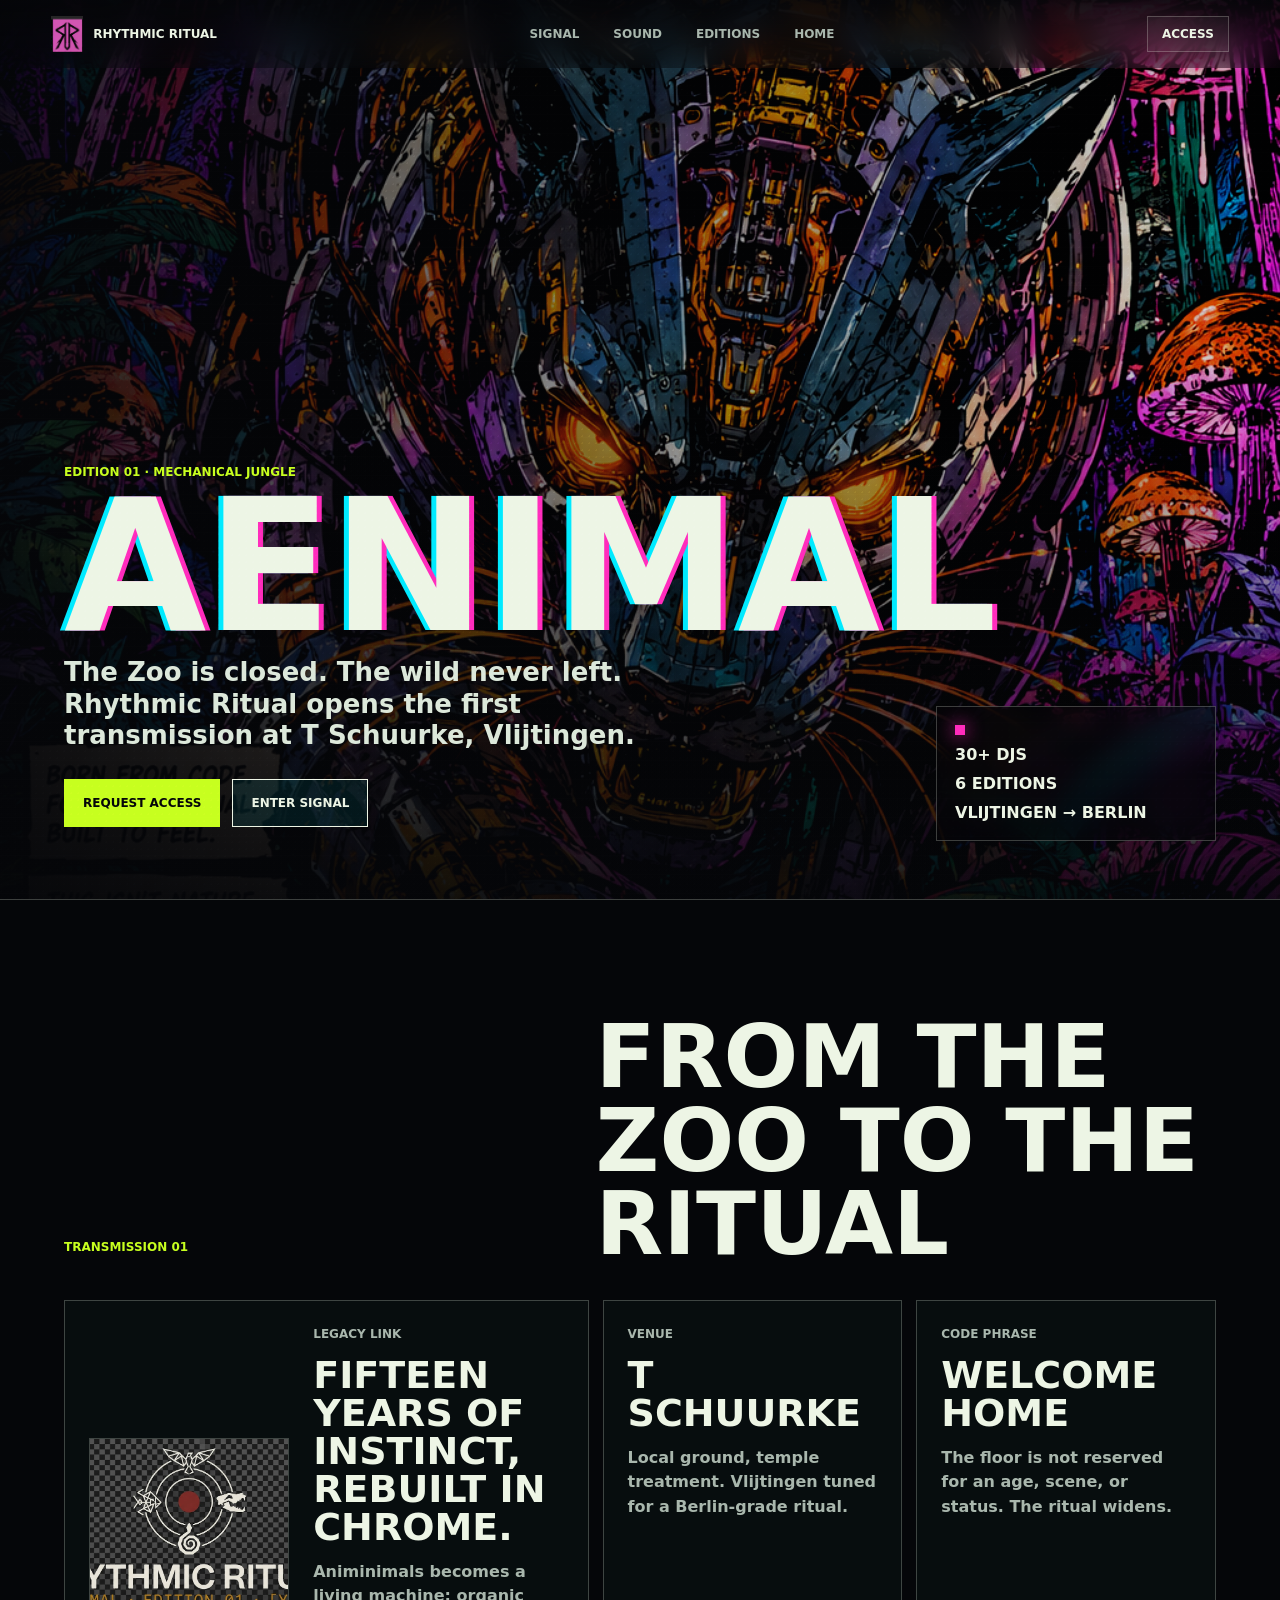
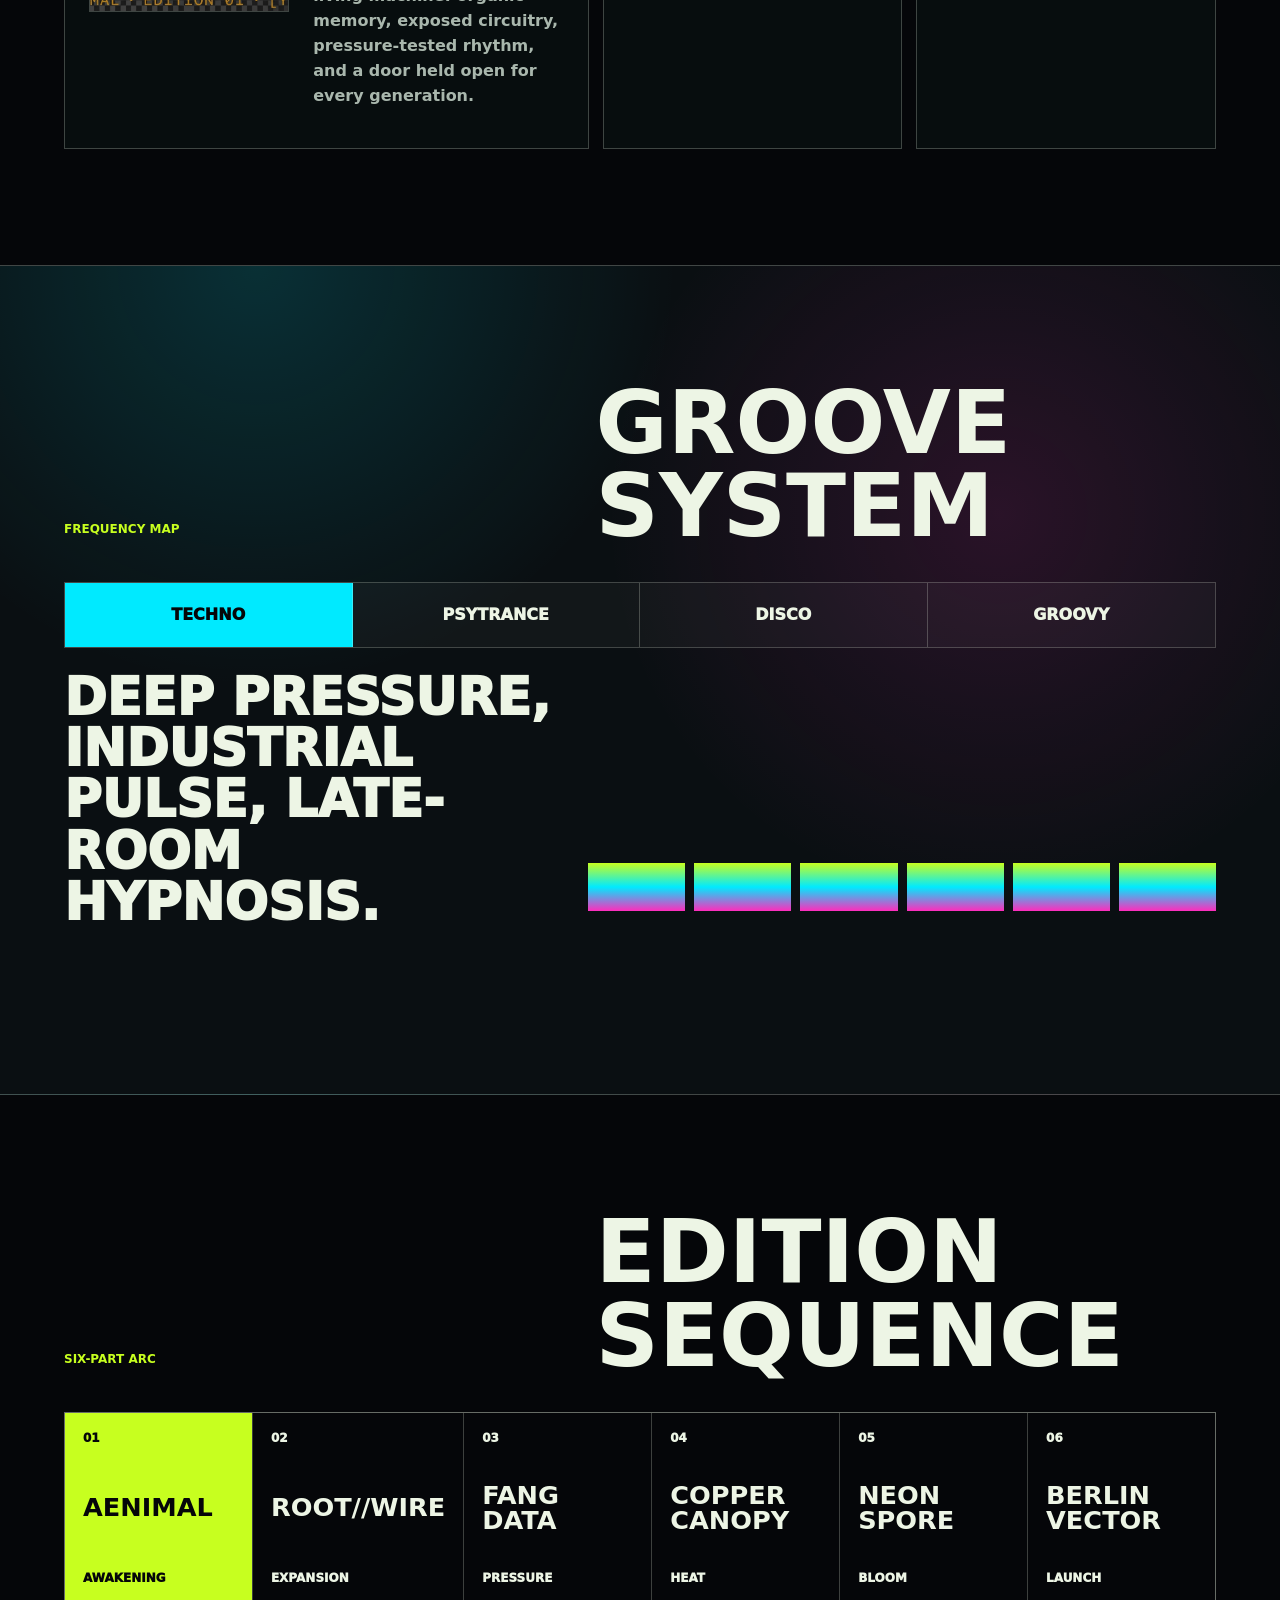
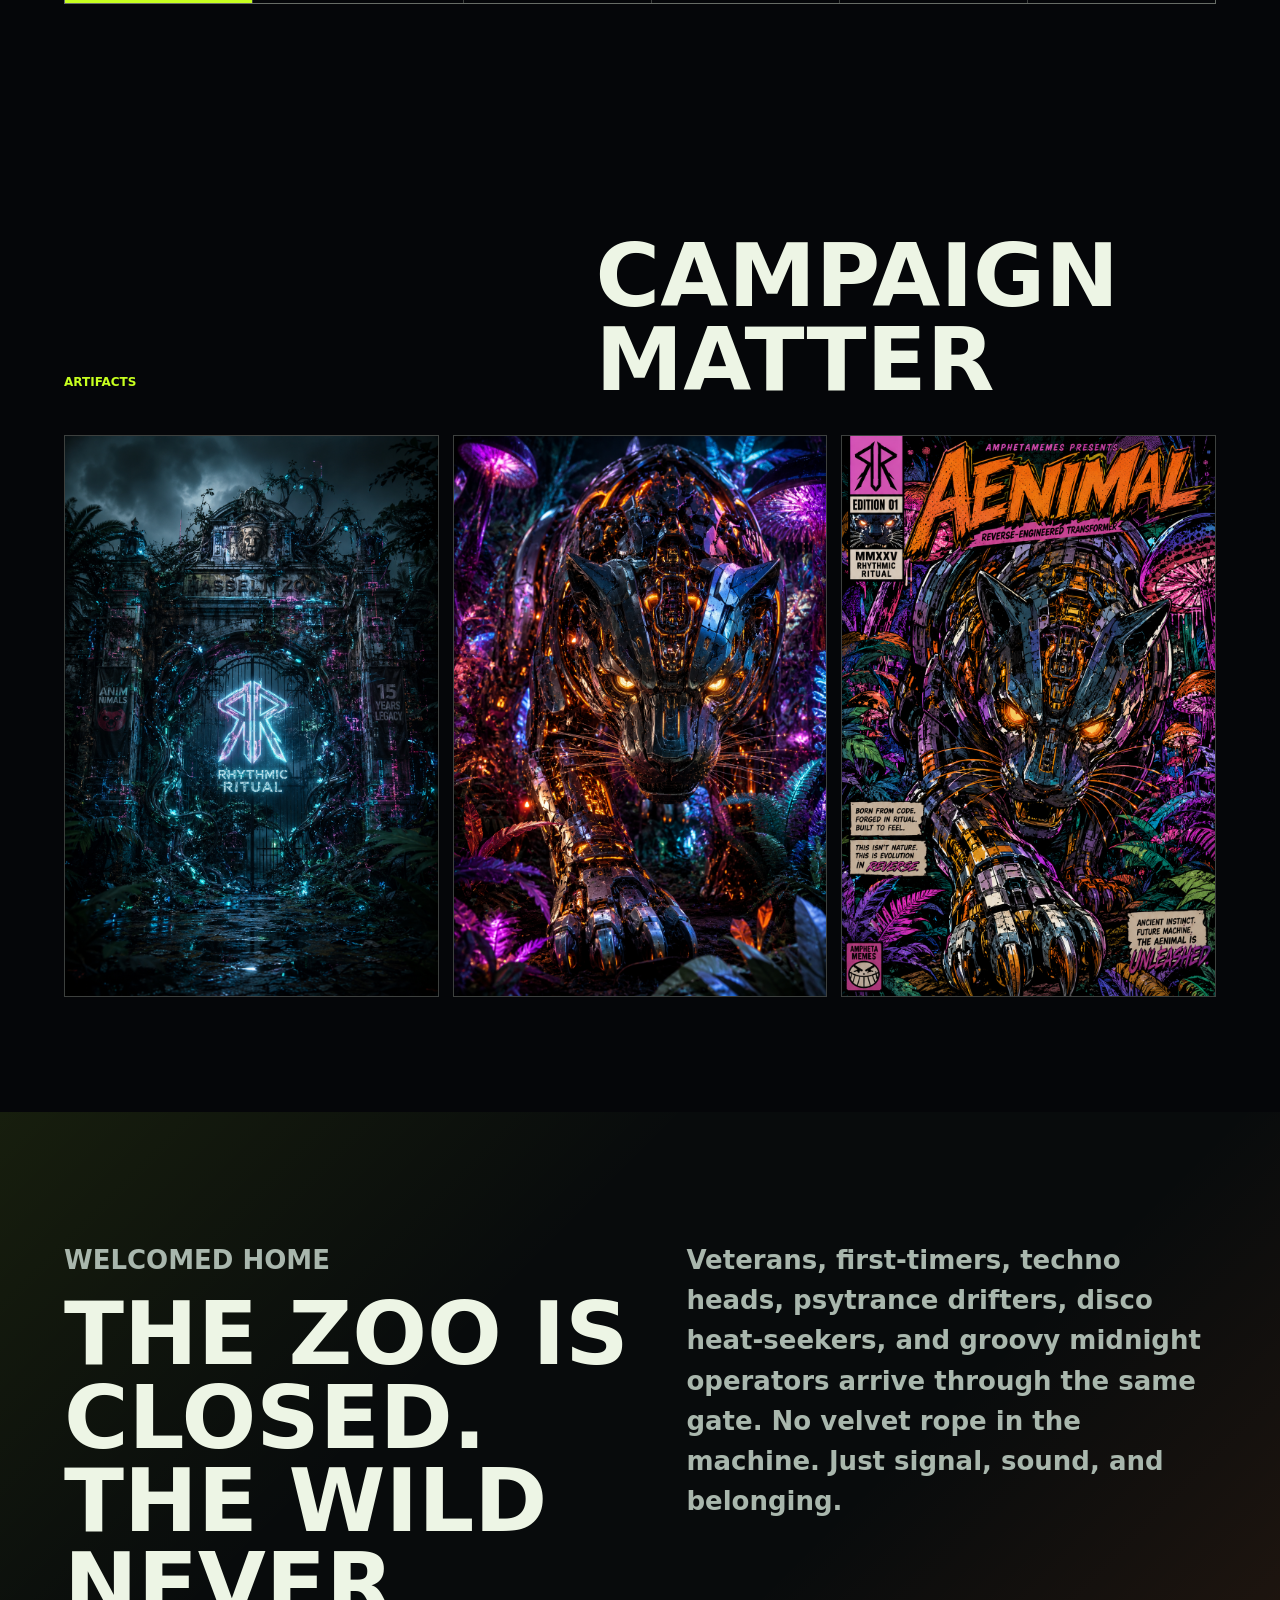
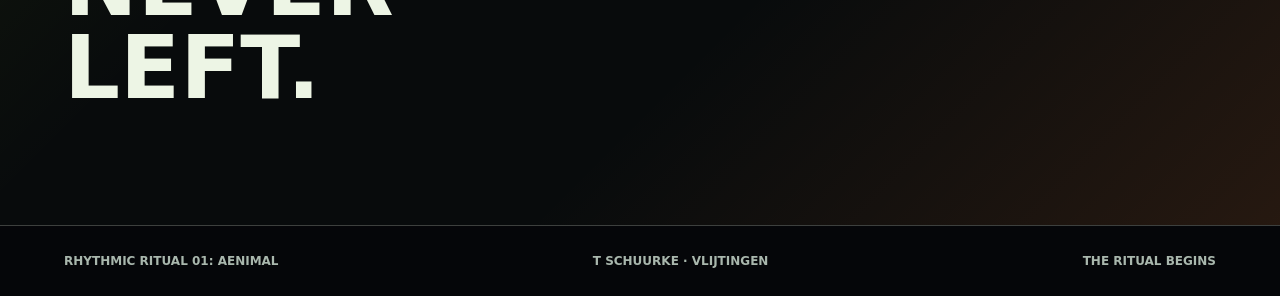
==== web/index.html @ c31734cf "feat: add rhythmic ritual web experience" ====
<!doctype html>
<html lang="en">
  <head>
    <meta charset="utf-8" />
    <meta name="viewport" content="width=device-width, initial-scale=1" />
    <meta
      name="description"
      content="Rhythmic Ritual 01: AENIMAL. Mechanical Jungle club movement at T Schuurke, Vlijtingen."
    />
    <title>Rhythmic Ritual 01: AENIMAL</title>
    <link rel="stylesheet" href="./styles.css" />
  </head>
  <body>
    <div class="grain" aria-hidden="true"></div>
    <header class="site-header">
      <a class="brand-lockup" href="#top" aria-label="Rhythmic Ritual home">
        <img src="../03_Design/Logos/MASTER_RHYTHMIC_RITUAL_LOGO.png" alt="" />
        <span>Rhythmic Ritual</span>
      </a>
      <nav aria-label="Primary navigation">
        <a href="#signal">Signal</a>
        <a href="#sound">Sound</a>
        <a href="#editions">Editions</a>
        <a href="#home">Home</a>
      </nav>
      <a class="header-action" href="#access">Access</a>
    </header>

    <main id="top">
      <section class="hero" aria-labelledby="hero-title">
        <video
          class="hero-video"
          src="../03_Design/Videos/AENIMAL_concept_announcement_comic_v2.mp4"
          poster="../03_Design/Flyers/e9646bbd-b832-44bc-8e4b-454dda8e37c5.png"
          autoplay
          muted
          loop
          playsinline
        ></video>
        <div class="hero-scrim" aria-hidden="true"></div>
        <div class="hero-content">
          <p class="eyebrow">Edition 01 · Mechanical Jungle</p>
          <h1 id="hero-title">AENIMAL</h1>
          <p class="hero-copy">
            The Zoo is closed. The wild never left. Rhythmic Ritual opens the first
            transmission at T Schuurke, Vlijtingen.
          </p>
          <div class="hero-actions" id="access">
            <a class="button primary" href="mailto:ritual@rhythmicritual.local?subject=AENIMAL%20access">Request access</a>
            <a class="button secondary" href="#signal">Enter signal</a>
          </div>
        </div>
        <aside class="hero-panel" aria-label="Edition status">
          <span class="status-dot"></span>
          <p>30+ DJs</p>
          <p>6 editions</p>
          <p>Vlijtingen → Berlin</p>
        </aside>
      </section>

      <section id="signal" class="signal-section">
        <div class="section-heading">
          <p class="eyebrow">Transmission 01</p>
          <h2>From the Zoo to the Ritual</h2>
        </div>
        <div class="signal-grid">
          <article class="signal-card wide">
            <img src="../03_Design/Logos/EDITION_01_AENIMAL_LOGO.jpeg" alt="AENIMAL edition artwork" />
            <div>
              <p class="card-kicker">Legacy link</p>
              <h3>Fifteen years of instinct, rebuilt in chrome.</h3>
              <p>
                Animinimals becomes a living machine: organic memory, exposed circuitry,
                pressure-tested rhythm, and a door held open for every generation.
              </p>
            </div>
          </article>
          <article class="signal-card">
            <p class="card-kicker">Venue</p>
            <h3>T Schuurke</h3>
            <p>Local ground, temple treatment. Vlijtingen tuned for a Berlin-grade ritual.</p>
          </article>
          <article class="signal-card">
            <p class="card-kicker">Code phrase</p>
            <h3>Welcome home</h3>
            <p>The floor is not reserved for an age, scene, or status. The ritual widens.</p>
          </article>
        </div>
      </section>

      <section id="sound" class="sound-section">
        <div class="section-heading">
          <p class="eyebrow">Frequency map</p>
          <h2>Groove system</h2>
        </div>
        <div class="sound-console" aria-label="Sound directions">
          <button class="sound-tab active" data-sound="techno">Techno</button>
          <button class="sound-tab" data-sound="psytrance">Psytrance</button>
          <button class="sound-tab" data-sound="disco">Disco</button>
          <button class="sound-tab" data-sound="groovy">Groovy</button>
        </div>
        <div class="sound-readout">
          <p id="sound-label">Deep pressure, industrial pulse, late-room hypnosis.</p>
          <div class="meter" aria-hidden="true">
            <span></span><span></span><span></span><span></span><span></span><span></span>
          </div>
        </div>
      </section>

      <section id="editions" class="editions-section">
        <div class="section-heading">
          <p class="eyebrow">Six-part arc</p>
          <h2>Edition sequence</h2>
        </div>
        <ol class="edition-track" aria-label="Rhythmic Ritual edition sequence">
          <li class="active"><span>01</span><strong>AENIMAL</strong><em>Awakening</em></li>
          <li><span>02</span><strong>ROOT//WIRE</strong><em>Expansion</em></li>
          <li><span>03</span><strong>FANG DATA</strong><em>Pressure</em></li>
          <li><span>04</span><strong>COPPER CANOPY</strong><em>Heat</em></li>
          <li><span>05</span><strong>NEON SPORE</strong><em>Bloom</em></li>
          <li><span>06</span><strong>BERLIN VECTOR</strong><em>Launch</em></li>
        </ol>
      </section>

      <section class="artifacts-section" aria-labelledby="artifacts-title">
        <div class="section-heading">
          <p class="eyebrow">Artifacts</p>
          <h2 id="artifacts-title">Campaign matter</h2>
        </div>
        <div class="artifact-grid">
          <img src="../03_Design/Flyers/9332338e-a2a1-4b8b-a304-2e18d7571b78.png" alt="Mechanical Jungle flyer artwork" />
          <img src="../03_Design/Flyers/ae13bc6d-bf9a-4ac1-b8c8-f7a9de8c04d0.png" alt="AENIMAL flyer artwork" />
          <img src="../03_Design/Flyers/e9646bbd-b832-44bc-8e4b-454dda8e37c5.png" alt="Rhythmic Ritual flyer artwork" />
        </div>
      </section>

      <section id="home" class="home-section">
        <div>
          <p class="eyebrow">Welcomed home</p>
          <h2>The Zoo is closed. The wild never left.</h2>
        </div>
        <p>
          Veterans, first-timers, techno heads, psytrance drifters, disco heat-seekers,
          and groovy midnight operators arrive through the same gate. No velvet rope in
          the machine. Just signal, sound, and belonging.
        </p>
      </section>
    </main>

    <footer class="site-footer">
      <span>Rhythmic Ritual 01: AENIMAL</span>
      <span>T Schuurke · Vlijtingen</span>
      <span>The Ritual Begins</span>
    </footer>

    <script src="./script.js"></script>
  </body>
</html>
---- web/styles.css ----
:root {
  --ink: #050609;
  --carbon: #0a0f12;
  --panel: rgba(9, 15, 17, 0.74);
  --line: rgba(237, 245, 229, 0.24);
  --paper: #edf5e5;
  --acid: #c7ff1f;
  --cyan: #00eaff;
  --magenta: #ff2cbc;
  --copper: #ff7a2f;
  --muted: #a9b7ad;
}

* {
  box-sizing: border-box;
}

html {
  scroll-behavior: smooth;
}

body {
  margin: 0;
  background: var(--ink);
  color: var(--paper);
  font-family: Inter, ui-sans-serif, system-ui, -apple-system, BlinkMacSystemFont, "Segoe UI", sans-serif;
  overflow-x: hidden;
}

img,
video {
  max-width: 100%;
}

a {
  color: inherit;
}

.grain {
  position: fixed;
  inset: 0;
  pointer-events: none;
  z-index: 10;
  opacity: 0.16;
  background-image:
    radial-gradient(circle at 20% 30%, rgba(255, 255, 255, 0.55) 0 1px, transparent 1px),
    linear-gradient(rgba(255,255,255,0.08) 1px, transparent 1px);
  background-size: 7px 7px, 100% 19px;
  mix-blend-mode: overlay;
}

.site-header {
  position: fixed;
  z-index: 20;
  top: 0;
  left: 0;
  right: 0;
  display: grid;
  grid-template-columns: auto 1fr auto;
  gap: 24px;
  align-items: center;
  padding: 16px clamp(18px, 4vw, 52px);
  background: linear-gradient(180deg, rgba(5, 6, 9, 0.9), rgba(5, 6, 9, 0.34));
  backdrop-filter: blur(16px);
}

.brand-lockup,
.site-header nav,
.header-action,
.button {
  text-transform: uppercase;
  font-size: 12px;
  font-weight: 900;
  letter-spacing: 0;
}

.brand-lockup {
  display: inline-flex;
  gap: 10px;
  align-items: center;
  text-decoration: none;
  white-space: nowrap;
}

.brand-lockup img {
  width: 32px;
  height: 36px;
}

.site-header nav {
  justify-self: center;
  display: flex;
  gap: clamp(12px, 3vw, 34px);
  color: var(--muted);
}

.site-header nav a,
.header-action {
  text-decoration: none;
}

.site-header nav a:hover,
.header-action:hover {
  color: var(--acid);
}

.header-action {
  border: 1px solid var(--line);
  padding: 10px 14px;
  background: rgba(255, 255, 255, 0.04);
}

.hero {
  position: relative;
  min-height: 100svh;
  display: grid;
  align-items: end;
  padding: 120px clamp(18px, 5vw, 72px) 72px;
  overflow: hidden;
  border-bottom: 1px solid var(--line);
}

.hero-video {
  position: absolute;
  inset: 0;
  width: 100%;
  height: 100%;
  object-fit: cover;
  filter: saturate(1.2) contrast(1.08);
}

.hero-scrim {
  position: absolute;
  inset: 0;
  background:
    linear-gradient(90deg, rgba(5, 6, 9, 0.9), rgba(5, 6, 9, 0.46) 48%, rgba(5, 6, 9, 0.16)),
    linear-gradient(0deg, rgba(5, 6, 9, 0.88), transparent 52%);
}

.hero-content {
  position: relative;
  width: min(760px, 100%);
  z-index: 1;
}

.eyebrow,
.card-kicker {
  margin: 0 0 12px;
  color: var(--acid);
  font-size: 12px;
  font-weight: 900;
  text-transform: uppercase;
  letter-spacing: 0;
}

h1,
h2,
h3,
p {
  margin-top: 0;
}

h1 {
  margin-bottom: 16px;
  font-size: clamp(76px, 15vw, 184px);
  line-height: 0.82;
  text-transform: uppercase;
  text-shadow: 5px 0 var(--magenta), -5px 0 var(--cyan);
}

h2 {
  font-size: clamp(38px, 7vw, 88px);
  line-height: 0.95;
  margin-bottom: 0;
  text-transform: uppercase;
}

h3 {
  font-size: clamp(24px, 3vw, 38px);
  line-height: 1;
  margin-bottom: 14px;
  text-transform: uppercase;
}

.hero-copy {
  width: min(620px, 100%);
  color: #dce8da;
  font-size: clamp(18px, 2.1vw, 26px);
  line-height: 1.2;
  font-weight: 800;
}

.hero-actions {
  display: flex;
  flex-wrap: wrap;
  gap: 12px;
  margin-top: 28px;
}

.button {
  display: inline-flex;
  min-height: 48px;
  align-items: center;
  justify-content: center;
  padding: 14px 18px;
  text-decoration: none;
  border: 1px solid var(--paper);
}

.button.primary {
  background: var(--acid);
  border-color: var(--acid);
  color: var(--ink);
}

.button.secondary {
  background: rgba(0, 234, 255, 0.08);
  color: var(--paper);
}

.hero-panel {
  position: absolute;
  right: clamp(18px, 5vw, 72px);
  bottom: 58px;
  width: min(280px, 35vw);
  padding: 18px;
  background: rgba(5, 6, 9, 0.62);
  border: 1px solid var(--line);
  backdrop-filter: blur(12px);
  font-weight: 900;
  text-transform: uppercase;
}

.hero-panel p {
  margin: 10px 0 0;
}

.status-dot {
  display: block;
  width: 10px;
  height: 10px;
  background: var(--magenta);
  box-shadow: 0 0 18px var(--magenta);
}

section:not(.hero) {
  padding: clamp(70px, 9vw, 128px) clamp(18px, 5vw, 72px);
}

.section-heading {
  display: grid;
  grid-template-columns: minmax(0, 0.9fr) minmax(0, 1.1fr);
  gap: 24px;
  align-items: end;
  margin-bottom: 34px;
}

.signal-grid {
  display: grid;
  grid-template-columns: 1.4fr 0.8fr 0.8fr;
  gap: 14px;
}

.signal-card {
  min-height: 270px;
  padding: 24px;
  background: var(--panel);
  border: 1px solid var(--line);
  overflow: hidden;
}

.signal-card.wide {
  display: grid;
  grid-template-columns: minmax(180px, 0.8fr) minmax(0, 1fr);
  gap: 24px;
  align-items: center;
}

.signal-card img {
  width: 100%;
  aspect-ratio: 1.15;
  object-fit: cover;
  border: 1px solid var(--line);
}

.signal-card p,
.home-section p {
  color: var(--muted);
  line-height: 1.55;
  font-weight: 650;
}

.sound-section {
  background:
    radial-gradient(circle at 20% 0%, rgba(0, 234, 255, 0.15), transparent 32%),
    radial-gradient(circle at 78% 30%, rgba(255, 44, 188, 0.13), transparent 34%),
    var(--carbon);
  border-block: 1px solid var(--line);
}

.sound-console {
  display: grid;
  grid-template-columns: repeat(4, 1fr);
  border: 1px solid var(--line);
}

.sound-tab {
  min-height: 64px;
  border: 0;
  border-right: 1px solid var(--line);
  background: rgba(255, 255, 255, 0.03);
  color: var(--paper);
  font: inherit;
  font-weight: 950;
  text-transform: uppercase;
  cursor: pointer;
}

.sound-tab:last-child {
  border-right: 0;
}

.sound-tab.active {
  background: var(--cyan);
  color: var(--ink);
}

.sound-readout {
  display: grid;
  grid-template-columns: minmax(0, 0.8fr) minmax(0, 1fr);
  gap: 22px;
  align-items: center;
  padding: 24px 0 0;
}

.sound-readout p {
  font-size: clamp(24px, 4vw, 54px);
  line-height: 1;
  font-weight: 950;
  text-transform: uppercase;
}

.meter {
  display: grid;
  grid-template-columns: repeat(6, 1fr);
  gap: 9px;
  height: 170px;
  align-items: end;
}

.meter span {
  display: block;
  min-height: 28%;
  background: linear-gradient(180deg, var(--acid), var(--cyan), var(--magenta));
  transform-origin: bottom;
  animation: pulse 900ms ease-in-out infinite alternate;
}

.meter span:nth-child(2) { animation-delay: 130ms; }
.meter span:nth-child(3) { animation-delay: 60ms; }
.meter span:nth-child(4) { animation-delay: 210ms; }
.meter span:nth-child(5) { animation-delay: 90ms; }
.meter span:nth-child(6) { animation-delay: 180ms; }

@keyframes pulse {
  from { transform: scaleY(0.36); }
  to { transform: scaleY(1); }
}

.edition-track {
  display: grid;
  grid-template-columns: repeat(6, 1fr);
  gap: 1px;
  padding: 0;
  margin: 0;
  list-style: none;
  border: 1px solid var(--line);
  background: var(--line);
}

.edition-track li {
  min-height: 190px;
  padding: 18px;
  background: var(--ink);
  display: flex;
  flex-direction: column;
  justify-content: space-between;
}

.edition-track li.active {
  background: var(--acid);
  color: var(--ink);
}

.edition-track span,
.edition-track em {
  font-size: 12px;
  font-weight: 950;
  text-transform: uppercase;
  font-style: normal;
}

.edition-track strong {
  font-size: clamp(18px, 2vw, 27px);
  line-height: 0.98;
  text-transform: uppercase;
}

.artifact-grid {
  display: grid;
  grid-template-columns: repeat(3, 1fr);
  gap: 14px;
}

.artifact-grid img {
  width: 100%;
  aspect-ratio: 2 / 3;
  object-fit: cover;
  border: 1px solid var(--line);
}

.home-section {
  display: grid;
  grid-template-columns: minmax(0, 1fr) minmax(0, 0.9fr);
  gap: 34px;
  align-items: start;
  background:
    linear-gradient(135deg, rgba(199, 255, 31, 0.08), transparent 35%),
    linear-gradient(315deg, rgba(255, 122, 47, 0.12), transparent 38%),
    #080b0c;
}

.home-section p {
  margin-top: 12px;
  font-size: clamp(18px, 2.1vw, 26px);
}

.site-footer {
  display: flex;
  flex-wrap: wrap;
  justify-content: space-between;
  gap: 14px;
  padding: 28px clamp(18px, 5vw, 72px);
  border-top: 1px solid var(--line);
  color: var(--muted);
  font-size: 12px;
  font-weight: 900;
  text-transform: uppercase;
}

@media (max-width: 920px) {
  .site-header {
    grid-template-columns: 1fr auto;
  }

  .site-header nav {
    display: none;
  }

  .hero {
    min-height: 96svh;
    padding-bottom: 34px;
  }

  .hero-panel {
    position: relative;
    right: auto;
    bottom: auto;
    width: min(100%, 380px);
    margin-top: 28px;
    z-index: 1;
  }

  .section-heading,
  .signal-grid,
  .signal-card.wide,
  .sound-readout,
  .home-section {
    grid-template-columns: 1fr;
  }

  .signal-grid,
  .artifact-grid {
    grid-template-columns: 1fr;
  }

  .edition-track {
    grid-template-columns: repeat(2, 1fr);
  }
}

@media (max-width: 560px) {
  .brand-lockup span {
    display: none;
  }

  .header-action {
    padding-inline: 12px;
  }

  h1 {
    font-size: clamp(56px, 18vw, 86px);
    text-shadow: 3px 0 var(--magenta), -3px 0 var(--cyan);
  }

  .hero-copy {
    font-size: 18px;
  }

  .hero-video {
    opacity: 0.44;
    filter: saturate(1.15) contrast(1.1) brightness(0.68);
  }

  .hero-scrim {
    background:
      linear-gradient(90deg, rgba(5, 6, 9, 0.92), rgba(5, 6, 9, 0.72)),
      linear-gradient(0deg, rgba(5, 6, 9, 0.92), rgba(5, 6, 9, 0.5) 58%, rgba(5, 6, 9, 0.78));
  }

  .button {
    width: 100%;
  }

  .sound-console {
    grid-template-columns: repeat(2, 1fr);
  }

  .edition-track {
    grid-template-columns: 1fr;
  }
}
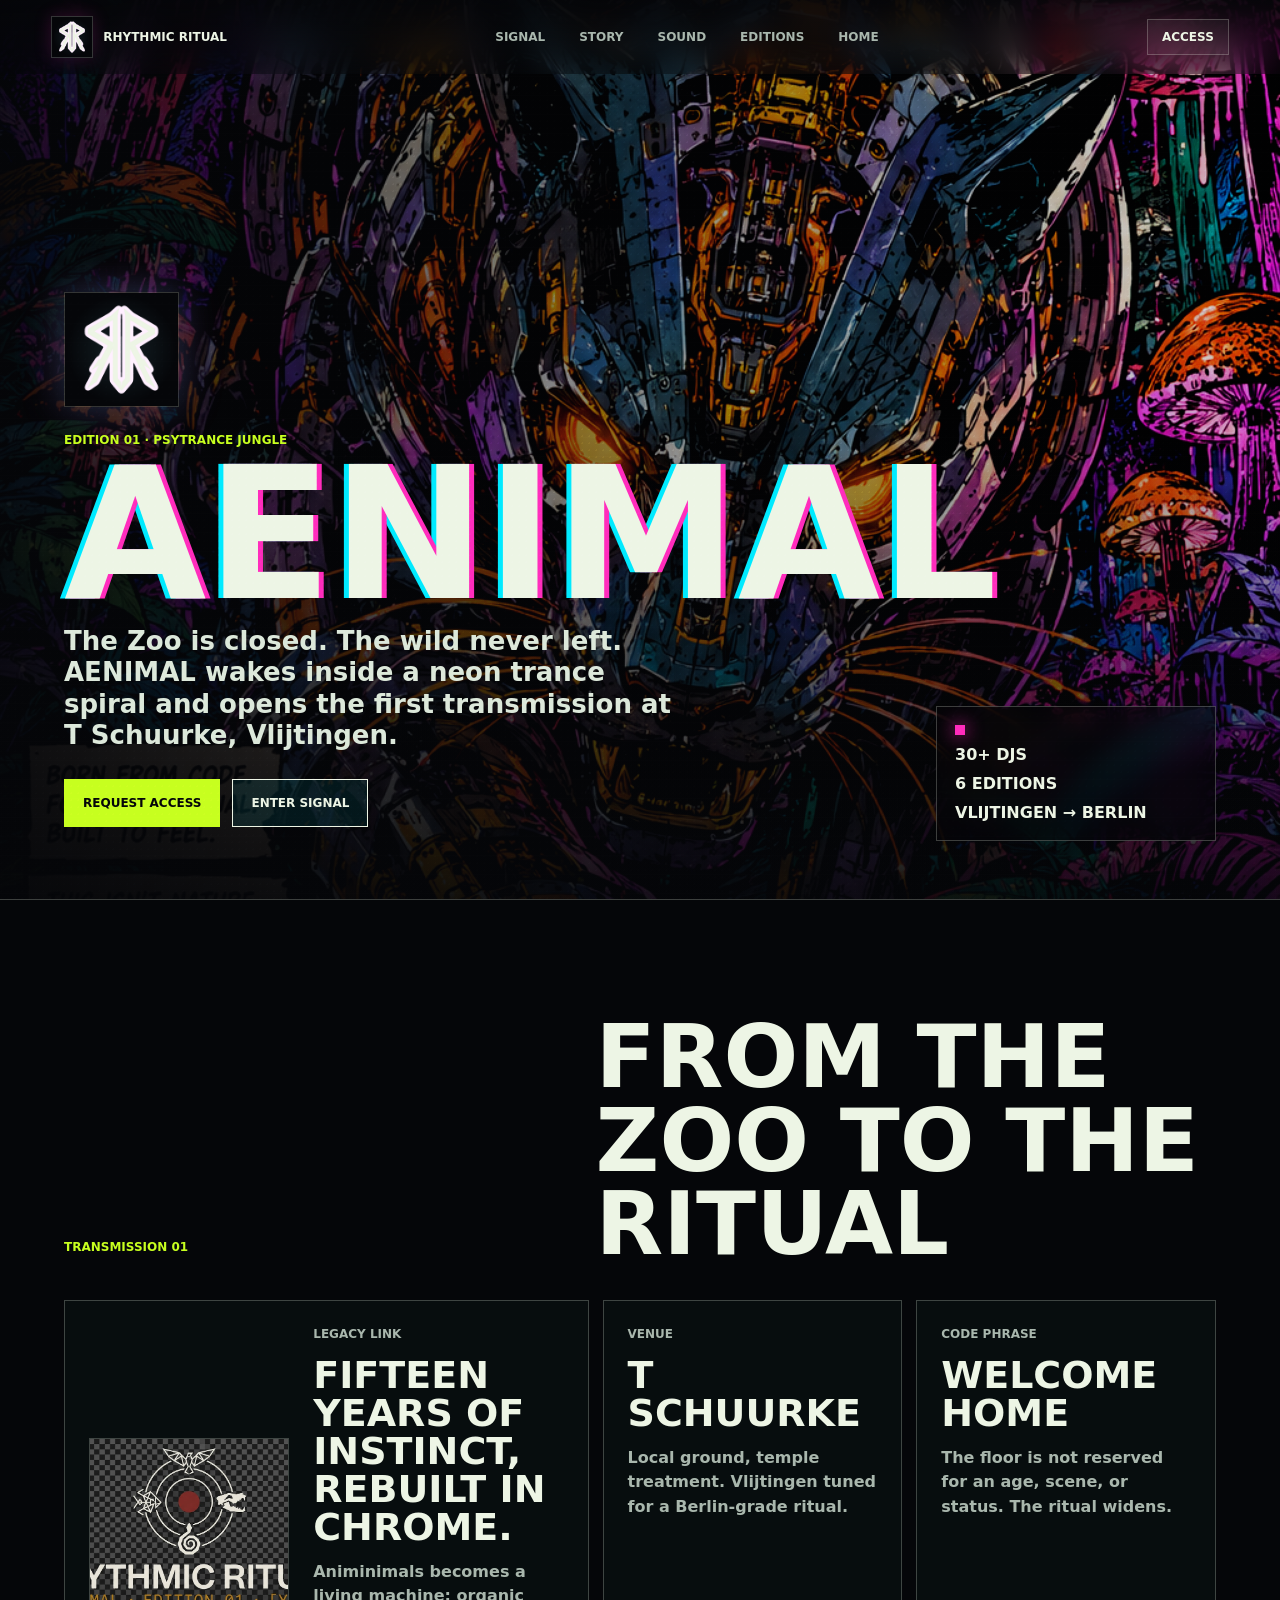
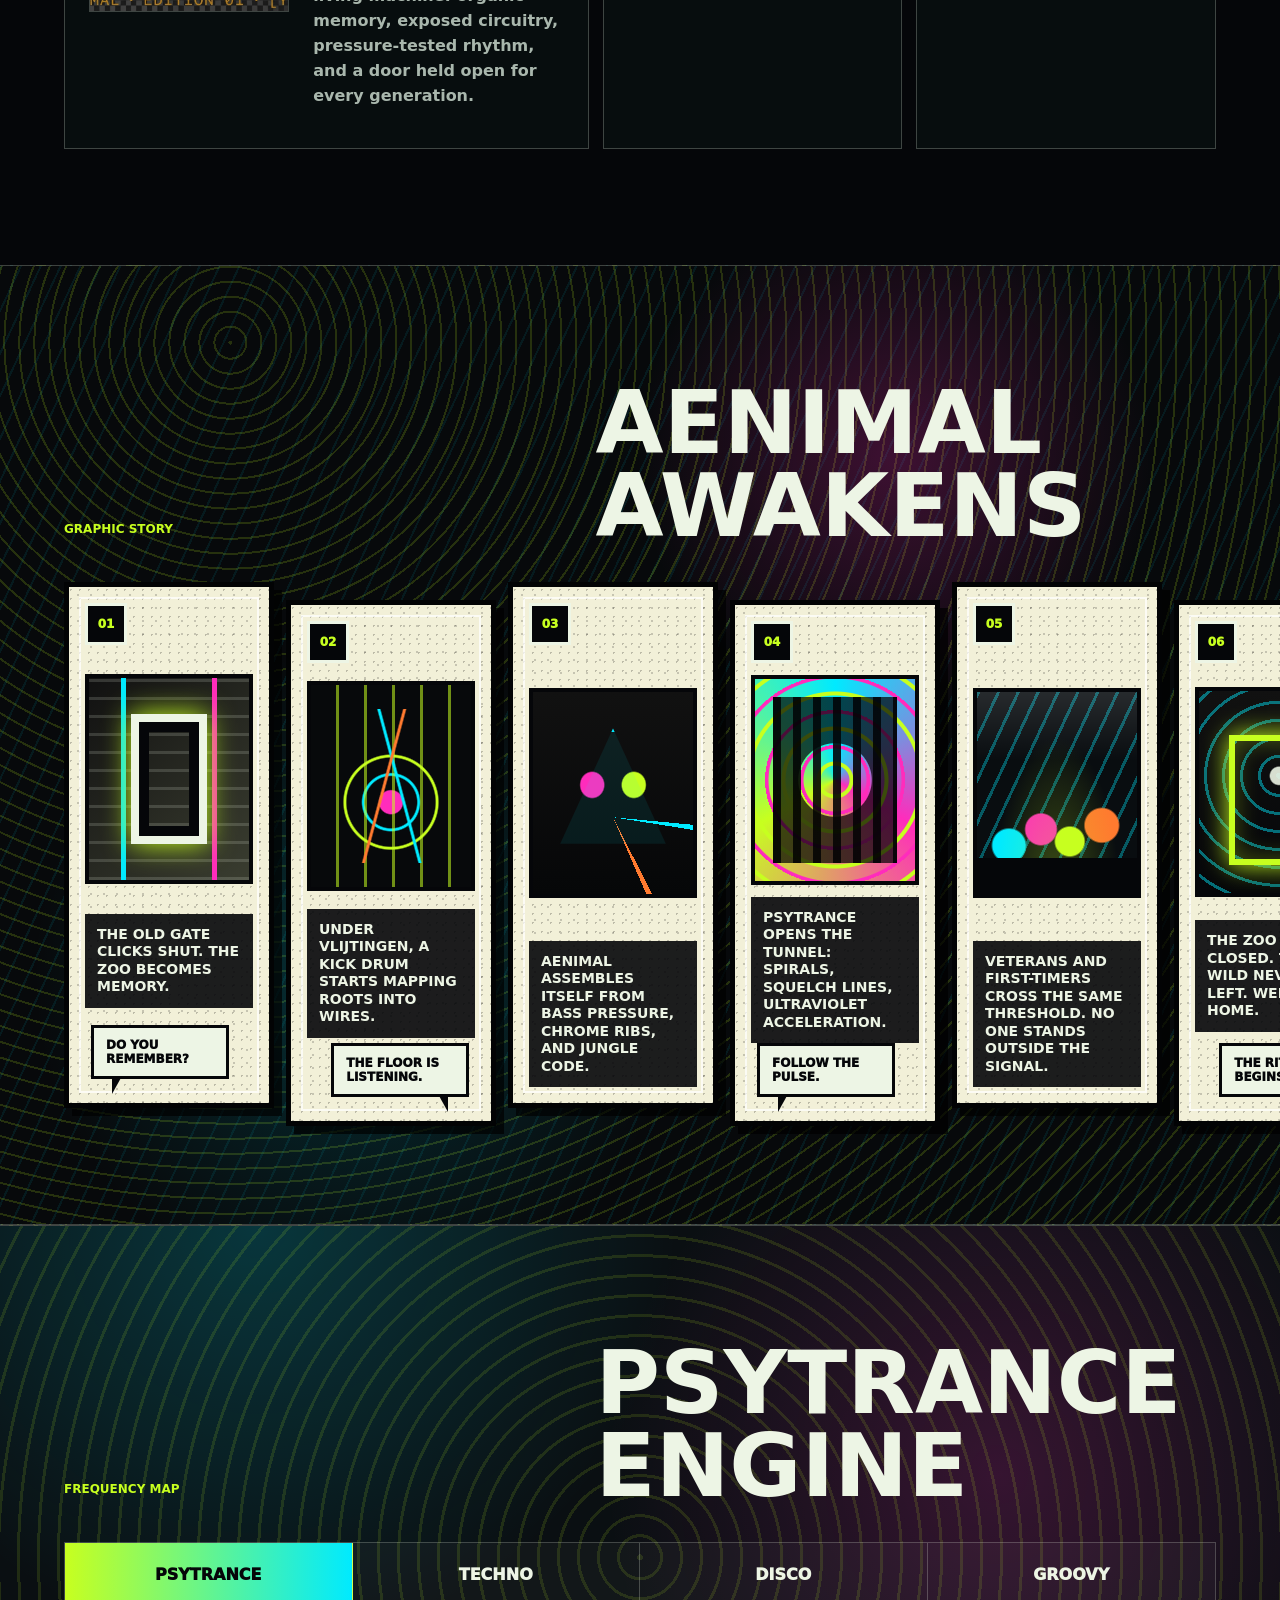
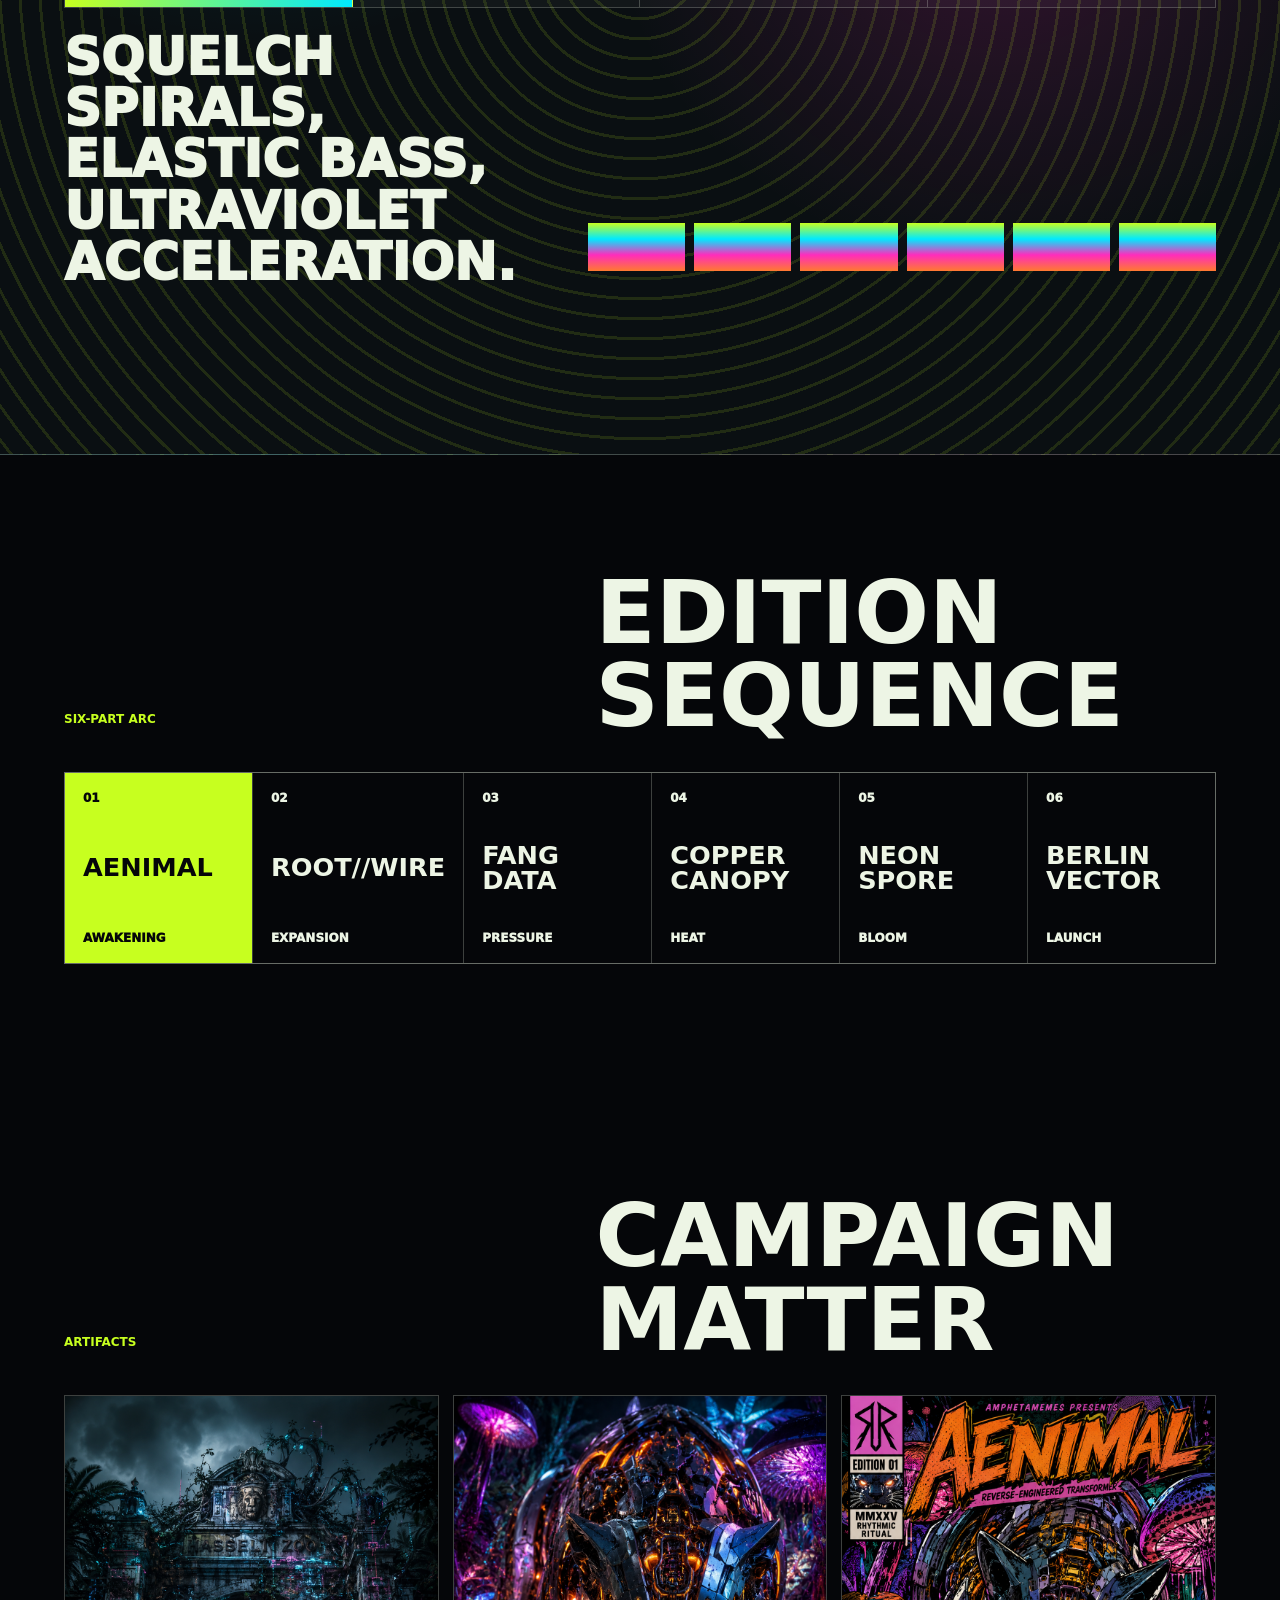
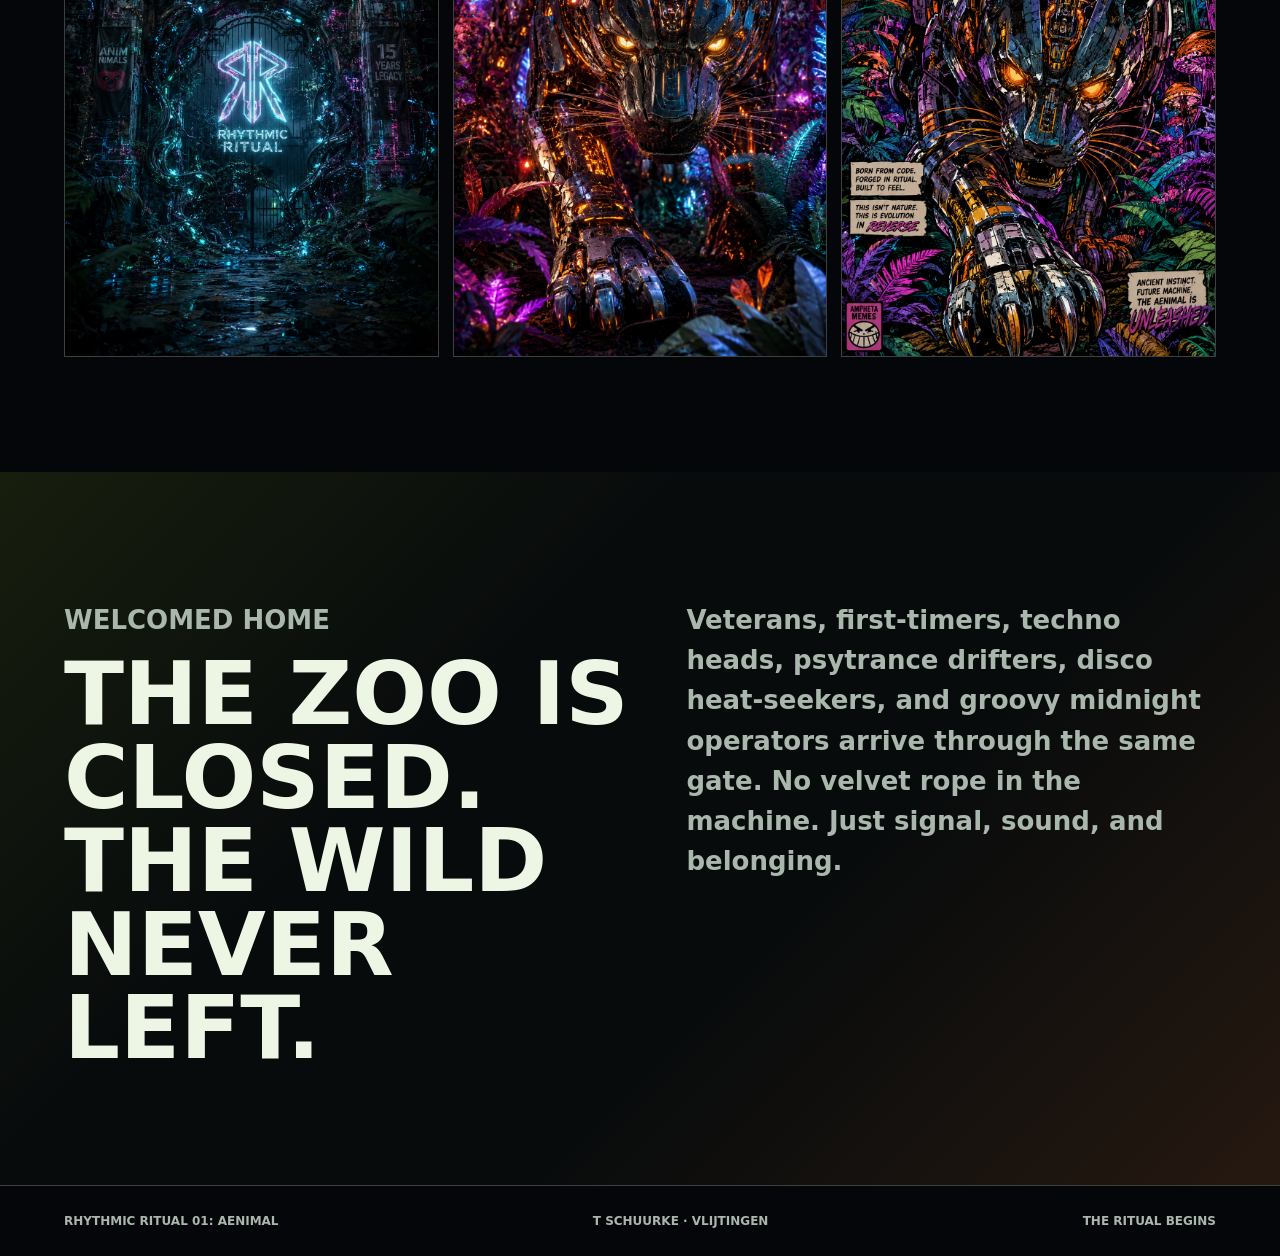
==== commit 56d5b264: "feat: add psytrance comic story and main logo" ====
--- a/web/index.html
+++ b/web/index.html
@@ -14,11 +14,12 @@
     <div class="grain" aria-hidden="true"></div>
     <header class="site-header">
       <a class="brand-lockup" href="#top" aria-label="Rhythmic Ritual home">
-        <img src="../03_Design/Logos/MASTER_RHYTHMIC_RITUAL_LOGO.png" alt="" />
+        <img src="./assets/mainlogo-environment.png" alt="" />
         <span>Rhythmic Ritual</span>
       </a>
       <nav aria-label="Primary navigation">
         <a href="#signal">Signal</a>
+        <a href="#story">Story</a>
         <a href="#sound">Sound</a>
         <a href="#editions">Editions</a>
         <a href="#home">Home</a>
@@ -39,11 +40,12 @@
         ></video>
         <div class="hero-scrim" aria-hidden="true"></div>
         <div class="hero-content">
-          <p class="eyebrow">Edition 01 · Mechanical Jungle</p>
+          <img class="hero-logo" src="./assets/mainlogo-environment.png" alt="Rhythmic Ritual logo" />
+          <p class="eyebrow">Edition 01 · Psytrance Jungle</p>
           <h1 id="hero-title">AENIMAL</h1>
           <p class="hero-copy">
-            The Zoo is closed. The wild never left. Rhythmic Ritual opens the first
-            transmission at T Schuurke, Vlijtingen.
+            The Zoo is closed. The wild never left. AENIMAL wakes inside a neon
+            trance spiral and opens the first transmission at T Schuurke, Vlijtingen.
           </p>
           <div class="hero-actions" id="access">
             <a class="button primary" href="mailto:ritual@rhythmicritual.local?subject=AENIMAL%20access">Request access</a>
@@ -88,19 +90,62 @@
         </div>
       </section>
 
+      <section id="story" class="story-section" aria-labelledby="story-title">
+        <div class="section-heading">
+          <p class="eyebrow">Graphic story</p>
+          <h2 id="story-title">AENIMAL awakens</h2>
+        </div>
+        <div class="comic-grid" aria-label="AENIMAL comic story sequence">
+          <article class="comic-panel panel-archive">
+            <span class="panel-number">01</span>
+            <div class="panel-art gate-art" aria-hidden="true"></div>
+            <p class="caption">The old gate clicks shut. The Zoo becomes memory.</p>
+            <p class="bubble">Do you remember?</p>
+          </article>
+          <article class="comic-panel panel-pulse">
+            <span class="panel-number">02</span>
+            <div class="panel-art pulse-art" aria-hidden="true"></div>
+            <p class="caption">Under Vlijtingen, a kick drum starts mapping roots into wires.</p>
+            <p class="bubble right">The floor is listening.</p>
+          </article>
+          <article class="comic-panel panel-beast">
+            <span class="panel-number">03</span>
+            <div class="panel-art beast-art" aria-hidden="true"></div>
+            <p class="caption">AENIMAL assembles itself from bass pressure, chrome ribs, and jungle code.</p>
+          </article>
+          <article class="comic-panel panel-trance">
+            <span class="panel-number">04</span>
+            <div class="panel-art trance-art" aria-hidden="true"></div>
+            <p class="caption">Psytrance opens the tunnel: spirals, squelch lines, ultraviolet acceleration.</p>
+            <p class="bubble">Follow the pulse.</p>
+          </article>
+          <article class="comic-panel panel-crowd">
+            <span class="panel-number">05</span>
+            <div class="panel-art crowd-art" aria-hidden="true"></div>
+            <p class="caption">Veterans and first-timers cross the same threshold. No one stands outside the signal.</p>
+          </article>
+          <article class="comic-panel panel-home">
+            <span class="panel-number">06</span>
+            <div class="panel-art home-art" aria-hidden="true"></div>
+            <p class="caption">The Zoo is closed. The wild never left. Welcome home.</p>
+            <p class="bubble right">The Ritual begins.</p>
+          </article>
+        </div>
+      </section>
+
       <section id="sound" class="sound-section">
         <div class="section-heading">
           <p class="eyebrow">Frequency map</p>
-          <h2>Groove system</h2>
+          <h2>Psytrance engine</h2>
         </div>
         <div class="sound-console" aria-label="Sound directions">
-          <button class="sound-tab active" data-sound="techno">Techno</button>
-          <button class="sound-tab" data-sound="psytrance">Psytrance</button>
+          <button class="sound-tab active" data-sound="psytrance">Psytrance</button>
+          <button class="sound-tab" data-sound="techno">Techno</button>
           <button class="sound-tab" data-sound="disco">Disco</button>
           <button class="sound-tab" data-sound="groovy">Groovy</button>
         </div>
         <div class="sound-readout">
-          <p id="sound-label">Deep pressure, industrial pulse, late-room hypnosis.</p>
+          <p id="sound-label">Squelch spirals, elastic bass, ultraviolet acceleration.</p>
           <div class="meter" aria-hidden="true">
             <span></span><span></span><span></span><span></span><span></span><span></span>
           </div>
--- a/web/styles.css
+++ b/web/styles.css
@@ -83,8 +83,11 @@
 }
 
 .brand-lockup img {
-  width: 32px;
-  height: 36px;
+  width: 42px;
+  height: 42px;
+  object-fit: cover;
+  border: 1px solid rgba(237, 245, 229, 0.2);
+  box-shadow: 0 0 18px rgba(255, 44, 188, 0.18);
 }
 
 .site-header nav {
@@ -141,6 +144,15 @@
   position: relative;
   width: min(760px, 100%);
   z-index: 1;
+}
+
+.hero-logo {
+  width: clamp(72px, 9vw, 116px);
+  aspect-ratio: 1;
+  object-fit: cover;
+  margin-bottom: 22px;
+  border: 1px solid rgba(237, 245, 229, 0.2);
+  box-shadow: 0 0 34px rgba(0, 234, 255, 0.16), 0 0 48px rgba(255, 44, 188, 0.18);
 }
 
 .eyebrow,
@@ -290,10 +302,253 @@
   font-weight: 650;
 }
 
+.story-section {
+  position: relative;
+  overflow: hidden;
+  background:
+    repeating-radial-gradient(circle at 18% 8%, rgba(199, 255, 31, 0.16) 0 2px, transparent 2px 15px),
+    repeating-linear-gradient(115deg, rgba(0, 234, 255, 0.08) 0 2px, transparent 2px 18px),
+    #07090b;
+  border-block: 1px solid var(--line);
+}
+
+.story-section::before {
+  content: "";
+  position: absolute;
+  inset: 0;
+  pointer-events: none;
+  background:
+    radial-gradient(circle at 70% 20%, rgba(255, 44, 188, 0.22), transparent 22%),
+    radial-gradient(circle at 28% 74%, rgba(0, 234, 255, 0.18), transparent 28%);
+}
+
+.story-section > * {
+  position: relative;
+}
+
+.comic-grid {
+  display: grid;
+  grid-template-columns: repeat(6, minmax(210px, 1fr));
+  gap: 12px;
+}
+
+.comic-panel {
+  position: relative;
+  min-height: 430px;
+  padding: 16px;
+  display: flex;
+  flex-direction: column;
+  justify-content: space-between;
+  overflow: hidden;
+  background: #f2f0d8;
+  color: var(--ink);
+  border: 5px solid #020304;
+  box-shadow: 8px 8px 0 rgba(0, 0, 0, 0.7);
+}
+
+.comic-panel:nth-child(2n) {
+  transform: translateY(18px);
+}
+
+.comic-panel::before,
+.comic-panel::after {
+  content: "";
+  position: absolute;
+  inset: 0;
+  pointer-events: none;
+}
+
+.comic-panel::before {
+  background:
+    radial-gradient(circle at 20% 30%, rgba(0, 0, 0, 0.22) 0 1px, transparent 1px),
+    radial-gradient(circle at 70% 60%, rgba(0, 0, 0, 0.18) 0 1px, transparent 1px);
+  background-size: 9px 9px, 13px 13px;
+  mix-blend-mode: multiply;
+}
+
+.comic-panel::after {
+  border: 2px solid rgba(255, 255, 255, 0.72);
+  inset: 10px;
+}
+
+.panel-number {
+  position: relative;
+  z-index: 1;
+  width: 42px;
+  height: 42px;
+  display: inline-grid;
+  place-items: center;
+  background: var(--ink);
+  color: var(--acid);
+  font-size: 12px;
+  font-weight: 950;
+  border: 3px solid var(--paper);
+}
+
+.panel-art {
+  position: relative;
+  z-index: 1;
+  min-height: 210px;
+  margin: 12px 0;
+  border: 4px solid var(--ink);
+  overflow: hidden;
+  background: var(--ink);
+}
+
+.panel-art::before,
+.panel-art::after {
+  content: "";
+  position: absolute;
+  inset: 0;
+}
+
+.caption {
+  position: relative;
+  z-index: 1;
+  margin: 0;
+  padding: 12px;
+  background: rgba(5, 6, 9, 0.9);
+  color: var(--paper);
+  font-size: 14px;
+  line-height: 1.25;
+  font-weight: 900;
+  text-transform: uppercase;
+}
+
+.bubble {
+  position: relative;
+  z-index: 2;
+  width: fit-content;
+  max-width: 82%;
+  margin: 0 0 8px 6px;
+  padding: 10px 12px;
+  background: var(--paper);
+  border: 3px solid var(--ink);
+  color: var(--ink);
+  font-size: 12px;
+  font-weight: 950;
+  text-transform: uppercase;
+}
+
+.bubble::after {
+  content: "";
+  position: absolute;
+  left: 18px;
+  bottom: -18px;
+  border-width: 18px 10px 0 0;
+  border-style: solid;
+  border-color: var(--ink) transparent transparent transparent;
+}
+
+.bubble.right {
+  margin-left: auto;
+  margin-right: 6px;
+}
+
+.bubble.right::after {
+  left: auto;
+  right: 18px;
+  border-width: 18px 0 0 10px;
+}
+
+.gate-art::before {
+  background:
+    linear-gradient(90deg, transparent 20%, var(--cyan) 20% 23%, transparent 23% 77%, var(--magenta) 77% 80%, transparent 80%),
+    repeating-linear-gradient(0deg, rgba(237, 245, 229, 0.16) 0 3px, transparent 3px 18px),
+    linear-gradient(135deg, #111, #3a3d30);
+}
+
+.gate-art::after {
+  inset: 36px 42px;
+  border: 8px solid var(--paper);
+  box-shadow: inset 0 0 0 10px var(--ink), 0 0 28px var(--acid);
+}
+
+.pulse-art::before {
+  background:
+    repeating-linear-gradient(90deg, transparent 0 25px, rgba(199, 255, 31, 0.55) 25px 28px),
+    radial-gradient(circle at 50% 58%, var(--magenta) 0 8%, transparent 9%),
+    radial-gradient(circle at 50% 58%, transparent 0 18%, var(--cyan) 19% 20%, transparent 21% 31%, var(--acid) 32% 33%, transparent 34%),
+    #07090b;
+}
+
+.pulse-art::after {
+  inset: 24px;
+  border: 0;
+  background:
+    linear-gradient(105deg, transparent 0 44%, var(--copper) 45% 46%, transparent 47%),
+    linear-gradient(75deg, transparent 0 54%, var(--cyan) 55% 56%, transparent 57%);
+}
+
+.beast-art::before {
+  background:
+    radial-gradient(ellipse at 37% 46%, var(--magenta) 0 8%, transparent 9%),
+    radial-gradient(ellipse at 63% 46%, var(--acid) 0 8%, transparent 9%),
+    conic-gradient(from 45deg at 50% 62%, transparent 0 14%, var(--cyan) 14% 15%, transparent 15% 30%, var(--copper) 30% 31%, transparent 31%),
+    linear-gradient(180deg, #111, #060708);
+}
+
+.beast-art::after {
+  inset: 34px 20px;
+  clip-path: polygon(50% 2%, 6% 88%, 94% 88%);
+  border: 6px solid var(--cyan);
+  background: rgba(0, 234, 255, 0.08);
+}
+
+.trance-art::before {
+  background:
+    repeating-radial-gradient(circle at 50% 50%, transparent 0 14px, var(--acid) 15px 18px, transparent 19px 31px, var(--magenta) 32px 35px),
+    conic-gradient(from 0deg, var(--cyan), var(--magenta), var(--acid), var(--cyan));
+  animation: spiralTurn 4s linear infinite;
+}
+
+.trance-art::after {
+  inset: 18px;
+  background:
+    repeating-linear-gradient(90deg, rgba(5, 6, 9, 0.9) 0 8px, transparent 8px 20px),
+    radial-gradient(circle, transparent 0 35%, rgba(5, 6, 9, 0.72) 36% 100%);
+  mix-blend-mode: multiply;
+}
+
+@keyframes spiralTurn {
+  to { transform: rotate(1turn) scale(1.08); }
+}
+
+.crowd-art::before {
+  background:
+    radial-gradient(circle at 20% 76%, var(--cyan) 0 8%, transparent 9%),
+    radial-gradient(circle at 40% 68%, var(--magenta) 0 9%, transparent 10%),
+    radial-gradient(circle at 58% 74%, var(--acid) 0 8%, transparent 9%),
+    radial-gradient(circle at 78% 66%, var(--copper) 0 9%, transparent 10%),
+    linear-gradient(180deg, rgba(255, 255, 255, 0.12), transparent 34%),
+    repeating-linear-gradient(115deg, rgba(0, 234, 255, 0.35) 0 3px, transparent 3px 18px),
+    #090d10;
+}
+
+.crowd-art::after {
+  background:
+    linear-gradient(0deg, var(--ink) 0 18%, transparent 18%),
+    radial-gradient(ellipse at 50% 100%, rgba(199, 255, 31, 0.28), transparent 55%);
+}
+
+.home-art::before {
+  background:
+    radial-gradient(circle at 50% 42%, rgba(237, 245, 229, 0.9) 0 6%, transparent 7%),
+    repeating-radial-gradient(circle at 50% 42%, rgba(0, 234, 255, 0.45) 0 3px, transparent 3px 18px),
+    linear-gradient(180deg, #111, #050609);
+}
+
+.home-art::after {
+  inset: 44px 30px 28px;
+  border: 6px solid var(--acid);
+  box-shadow: 0 0 24px var(--acid), inset 0 0 24px rgba(199, 255, 31, 0.32);
+}
+
 .sound-section {
   background:
-    radial-gradient(circle at 20% 0%, rgba(0, 234, 255, 0.15), transparent 32%),
-    radial-gradient(circle at 78% 30%, rgba(255, 44, 188, 0.13), transparent 34%),
+    repeating-radial-gradient(circle at 50% 40%, rgba(199, 255, 31, 0.12) 0 3px, transparent 3px 20px),
+    radial-gradient(circle at 20% 0%, rgba(0, 234, 255, 0.18), transparent 32%),
+    radial-gradient(circle at 78% 30%, rgba(255, 44, 188, 0.18), transparent 34%),
     var(--carbon);
   border-block: 1px solid var(--line);
 }
@@ -321,7 +576,7 @@
 }
 
 .sound-tab.active {
-  background: var(--cyan);
+  background: linear-gradient(90deg, var(--acid), var(--cyan));
   color: var(--ink);
 }
 
@@ -351,9 +606,9 @@
 .meter span {
   display: block;
   min-height: 28%;
-  background: linear-gradient(180deg, var(--acid), var(--cyan), var(--magenta));
+  background: linear-gradient(180deg, var(--acid), var(--cyan), var(--magenta), var(--copper));
   transform-origin: bottom;
-  animation: pulse 900ms ease-in-out infinite alternate;
+  animation: pulse 720ms cubic-bezier(.65, 0, .35, 1) infinite alternate;
 }
 
 .meter span:nth-child(2) { animation-delay: 130ms; }
@@ -484,6 +739,14 @@
     grid-template-columns: 1fr;
   }
 
+  .comic-grid {
+    grid-template-columns: repeat(2, minmax(0, 1fr));
+  }
+
+  .comic-panel:nth-child(2n) {
+    transform: none;
+  }
+
   .edition-track {
     grid-template-columns: repeat(2, 1fr);
   }
@@ -526,6 +789,15 @@
     grid-template-columns: repeat(2, 1fr);
   }
 
+  .comic-grid {
+    grid-template-columns: 1fr;
+  }
+
+  .comic-panel {
+    min-height: 390px;
+    box-shadow: 5px 5px 0 rgba(0, 0, 0, 0.72);
+  }
+
   .edition-track {
     grid-template-columns: 1fr;
   }
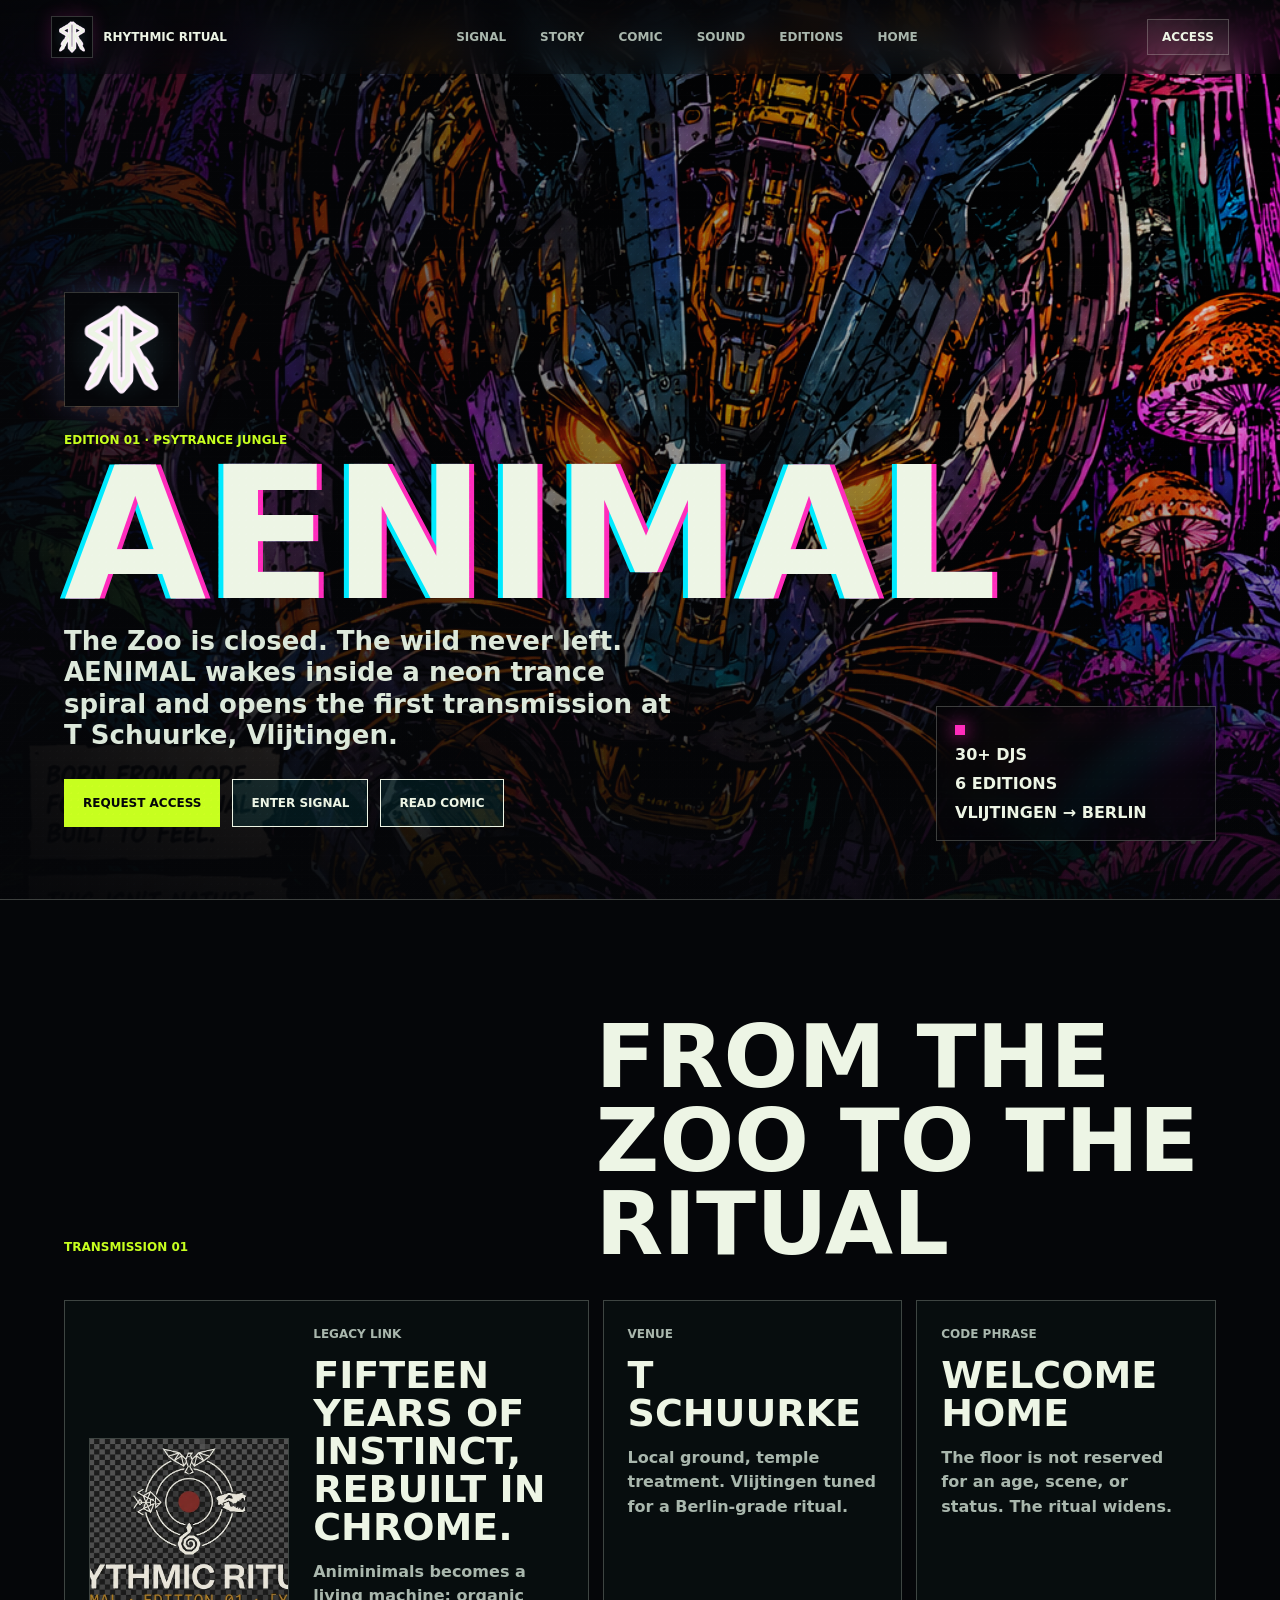
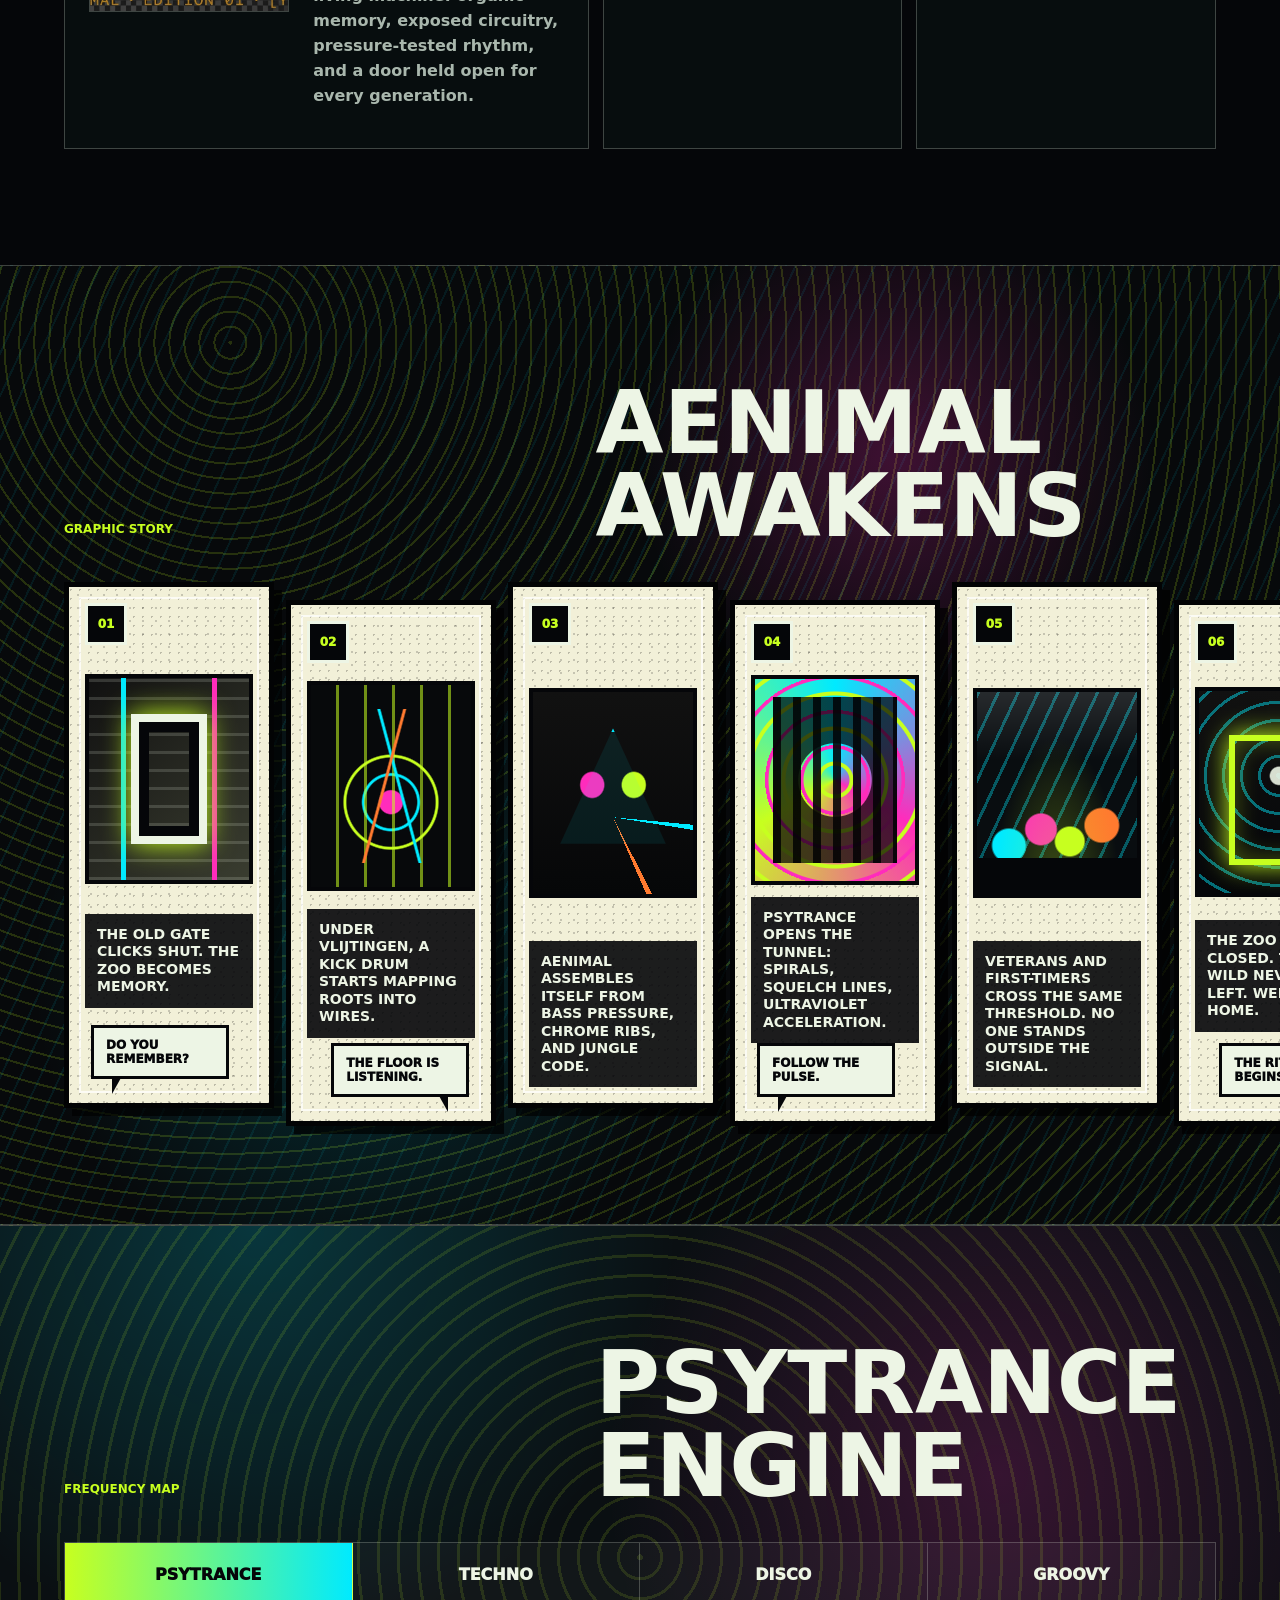
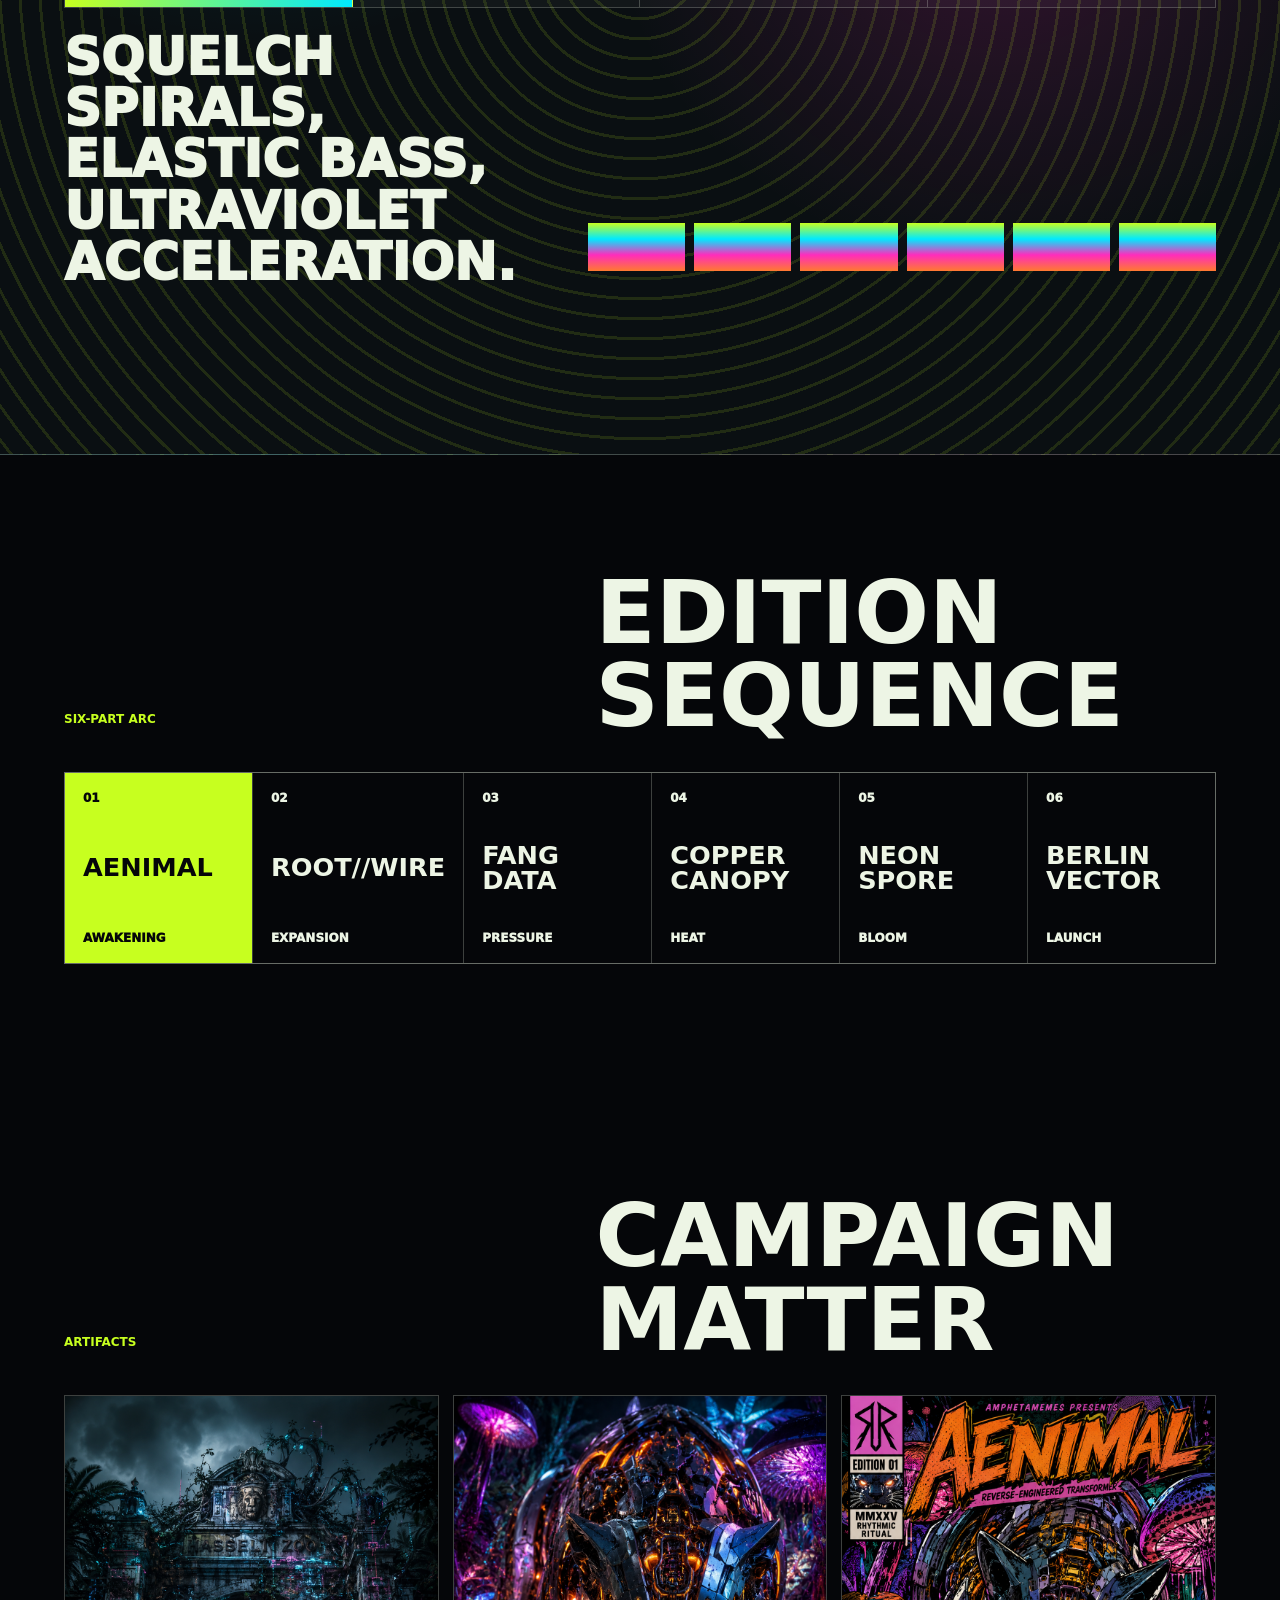
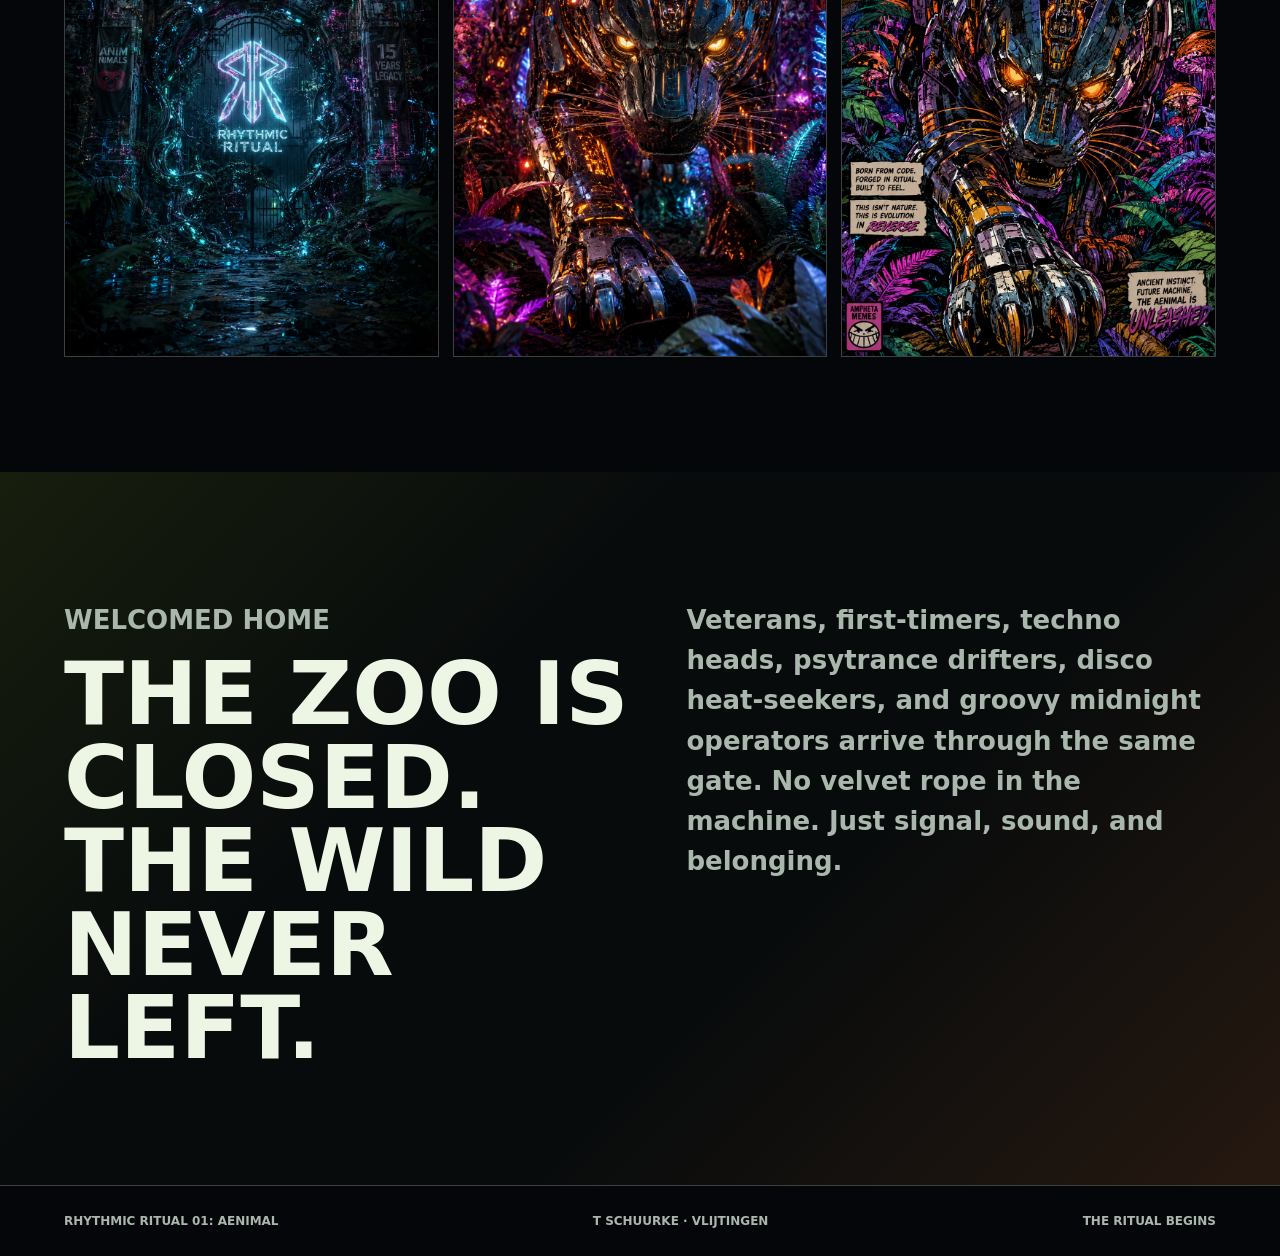
==== commit 018008a4: "feat: add AENIMAL comic book" ====
--- a/web/index.html
+++ b/web/index.html
@@ -20,6 +20,7 @@
       <nav aria-label="Primary navigation">
         <a href="#signal">Signal</a>
         <a href="#story">Story</a>
+        <a href="./comic/">Comic</a>
         <a href="#sound">Sound</a>
         <a href="#editions">Editions</a>
         <a href="#home">Home</a>
@@ -50,6 +51,7 @@
           <div class="hero-actions" id="access">
             <a class="button primary" href="mailto:ritual@rhythmicritual.local?subject=AENIMAL%20access">Request access</a>
             <a class="button secondary" href="#signal">Enter signal</a>
+            <a class="button secondary" href="./comic/">Read comic</a>
           </div>
         </div>
         <aside class="hero-panel" aria-label="Edition status">
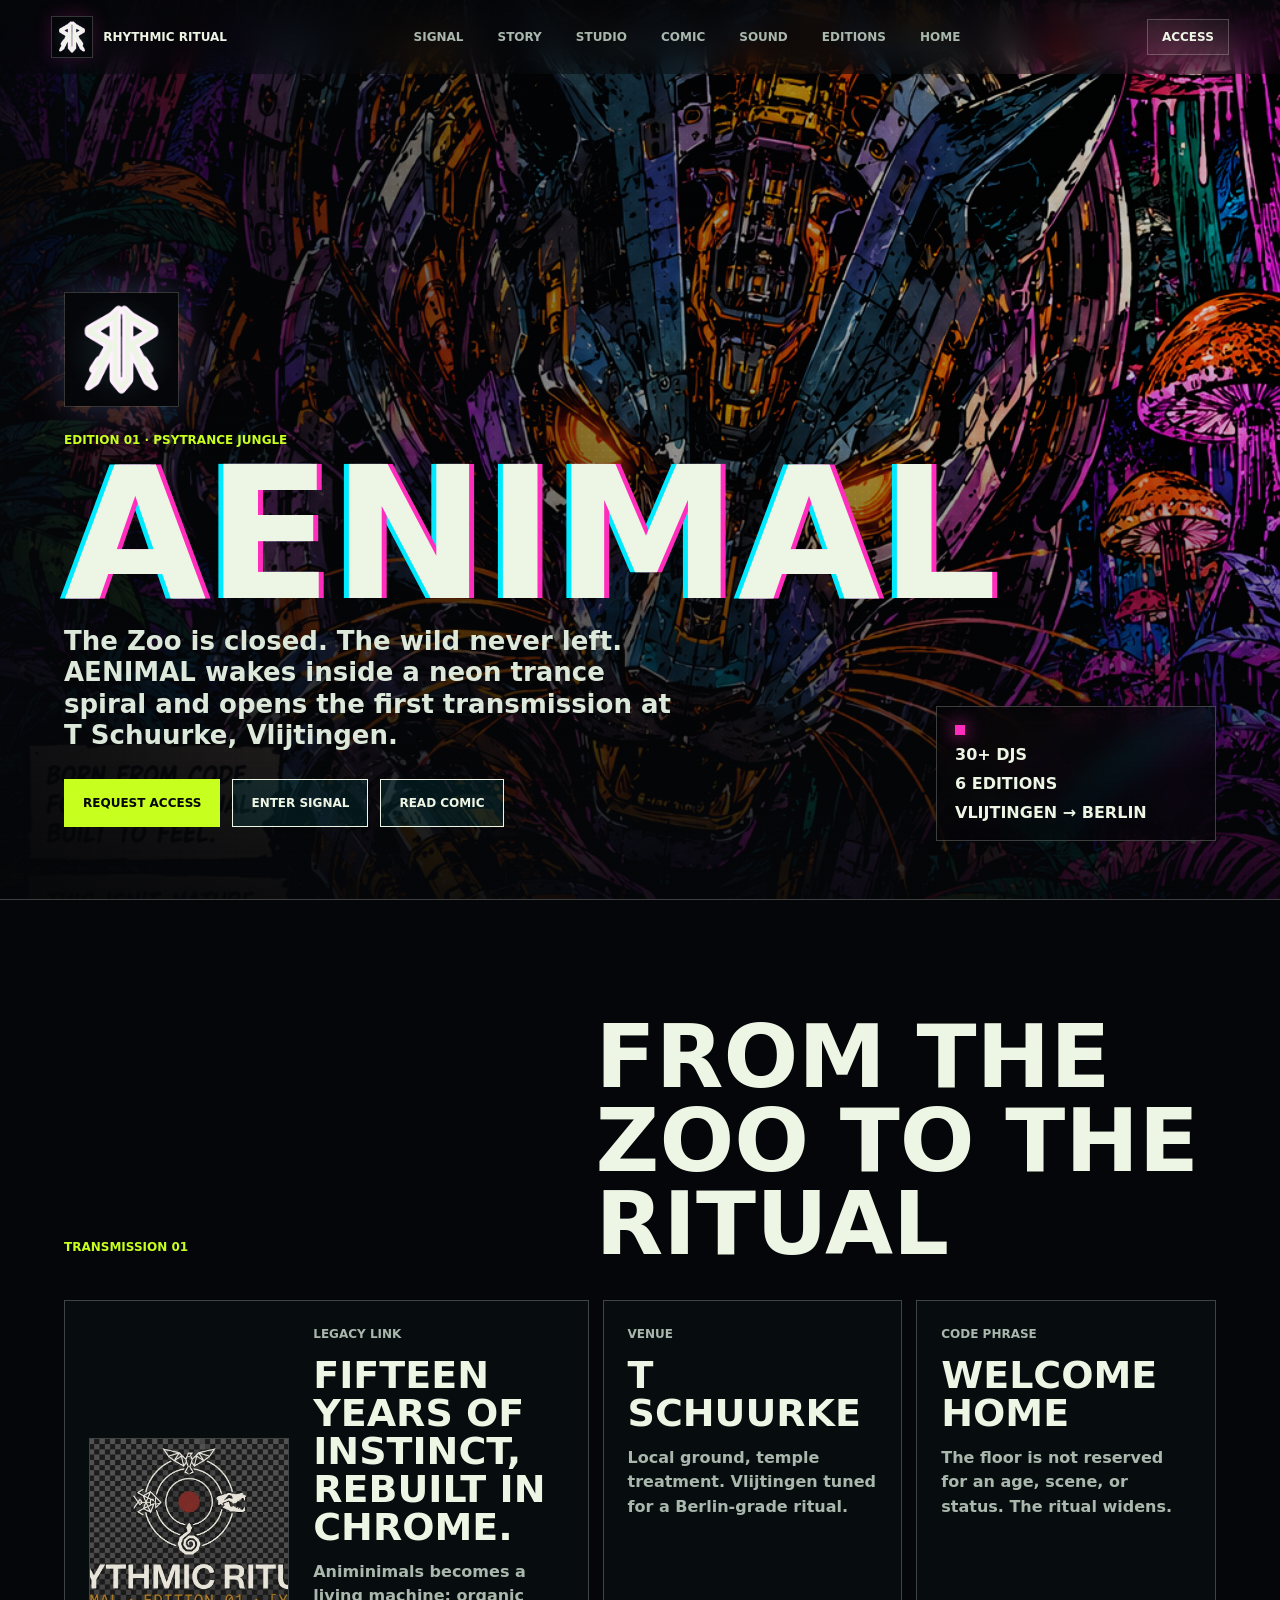
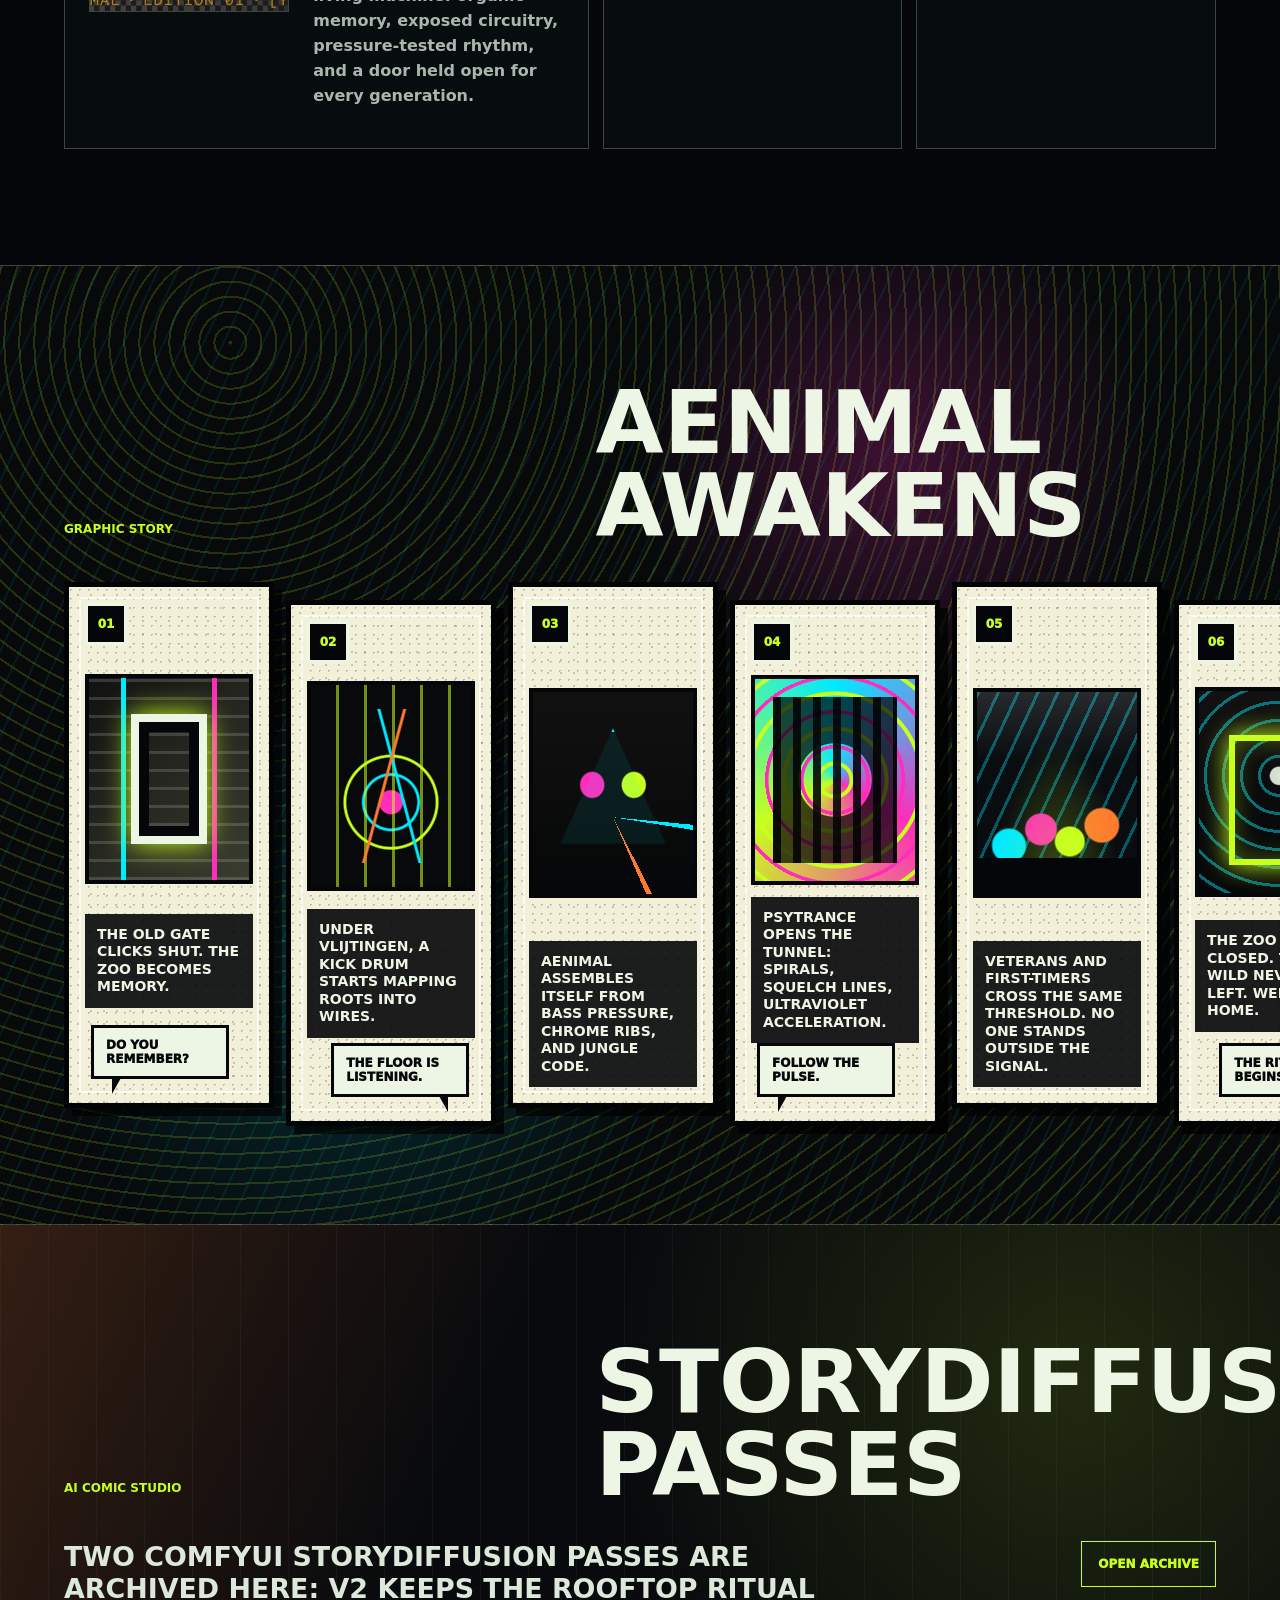
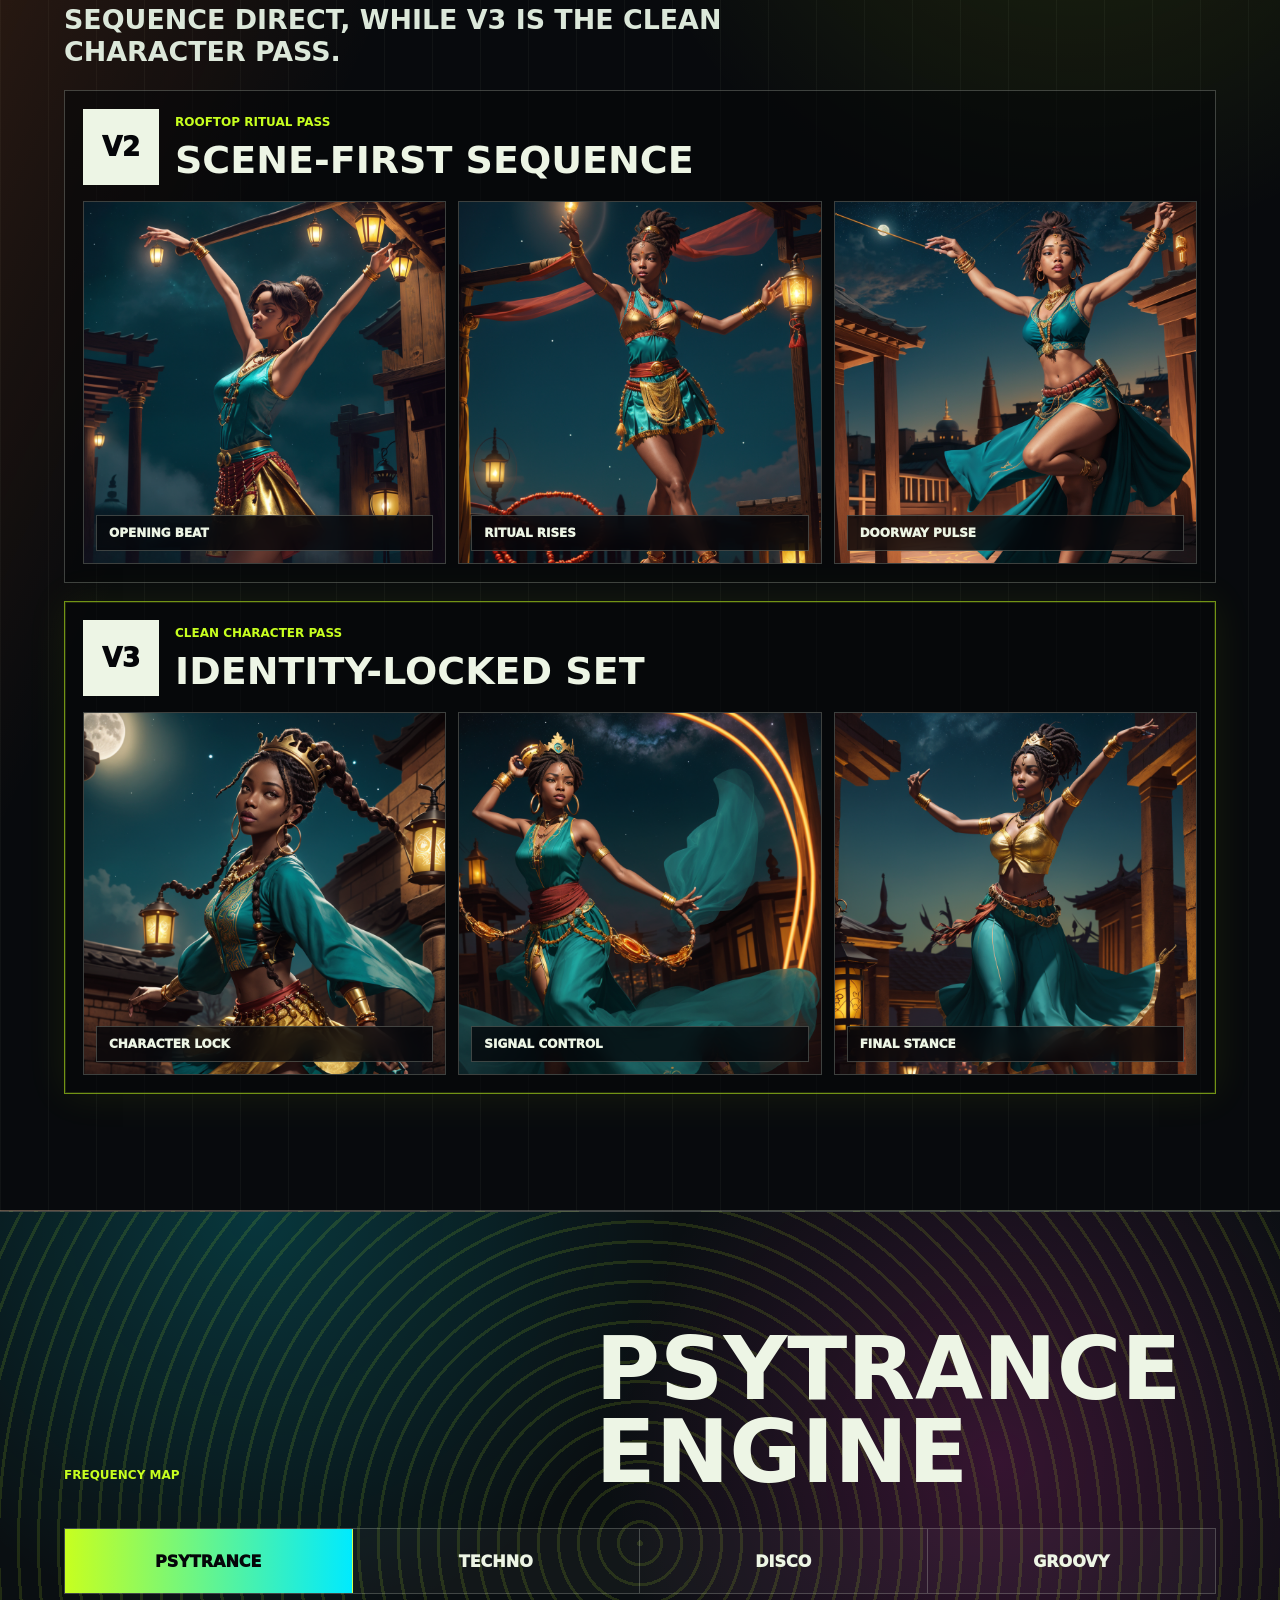
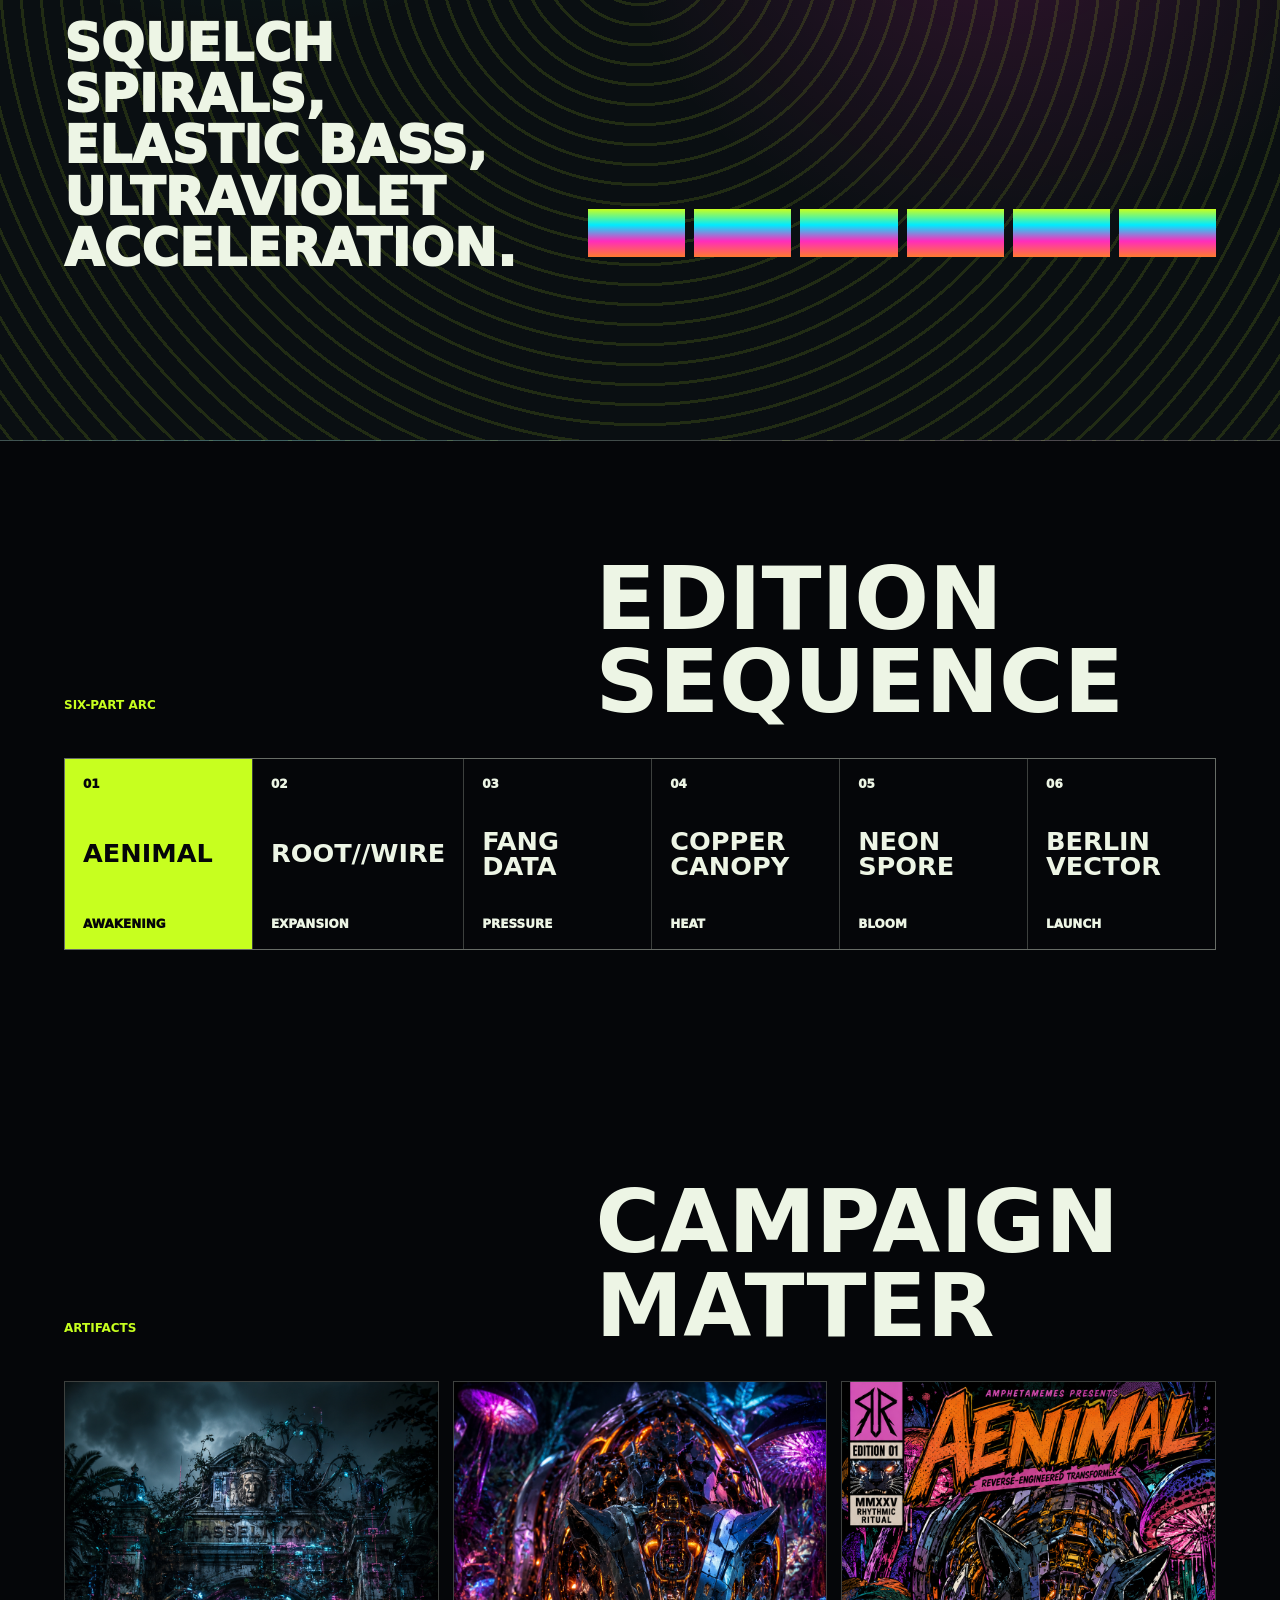
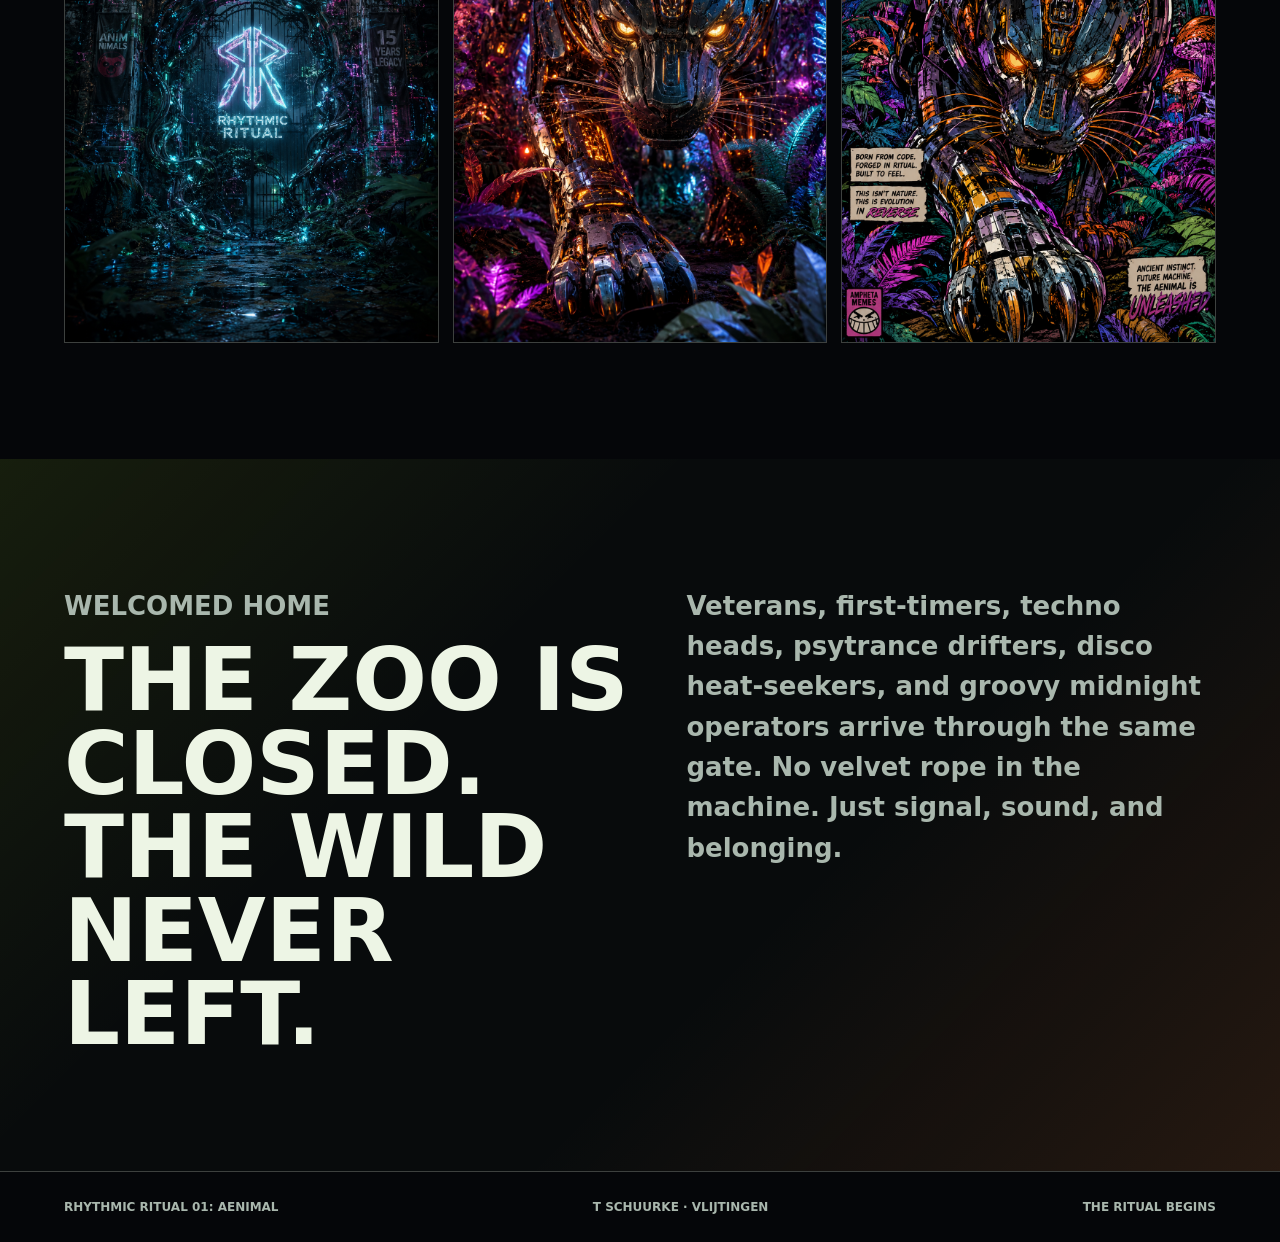
==== commit e5cc7d1c: "Deploy RhythmicRitual StoryDiffusion gallery" ====
--- a/web/index.html
+++ b/web/index.html
@@ -20,6 +20,7 @@
       <nav aria-label="Primary navigation">
         <a href="#signal">Signal</a>
         <a href="#story">Story</a>
+        <a href="#storydiffusion">Studio</a>
         <a href="./comic/">Comic</a>
         <a href="#sound">Sound</a>
         <a href="#editions">Editions</a>
@@ -135,6 +136,68 @@
         </div>
       </section>
 
+      <section id="storydiffusion" class="studio-section" aria-labelledby="studio-title">
+        <div class="section-heading">
+          <p class="eyebrow">AI comic studio</p>
+          <h2 id="studio-title">StoryDiffusion passes</h2>
+        </div>
+        <div class="studio-intro">
+          <p>
+            Two ComfyUI StoryDiffusion passes are archived here: v2 keeps the
+            rooftop ritual sequence direct, while v3 is the clean character pass.
+          </p>
+          <a class="studio-link" href="../09_ComfyUI_StoryDiffusion/">Open archive</a>
+        </div>
+
+        <article class="studio-pass">
+          <div class="pass-heading">
+            <span>v2</span>
+            <div>
+              <p class="card-kicker">Rooftop ritual pass</p>
+              <h3>Scene-first sequence</h3>
+            </div>
+          </div>
+          <div class="studio-gallery" aria-label="RhythmicRitual v2 rooftop ritual panels">
+            <figure>
+              <img src="./assets/storydiffusion/rooftop-ritual-01.png" alt="Rooftop ritual panel 1 with the dancer under lantern light" />
+              <figcaption>Opening beat</figcaption>
+            </figure>
+            <figure>
+              <img src="./assets/storydiffusion/rooftop-ritual-02.png" alt="Rooftop ritual panel 2 with the dancer raising lanterns and red fabric" />
+              <figcaption>Ritual rises</figcaption>
+            </figure>
+            <figure>
+              <img src="./assets/storydiffusion/rooftop-ritual-03.png" alt="Rooftop ritual panel 3 with the dancer landing in a moonlit courtyard" />
+              <figcaption>Doorway pulse</figcaption>
+            </figure>
+          </div>
+        </article>
+
+        <article class="studio-pass featured">
+          <div class="pass-heading">
+            <span>v3</span>
+            <div>
+              <p class="card-kicker">Clean character pass</p>
+              <h3>Identity-locked set</h3>
+            </div>
+          </div>
+          <div class="studio-gallery" aria-label="RhythmicRitual v3 clean character panels">
+            <figure>
+              <img src="./assets/storydiffusion/clean-character-01.png" alt="Clean character panel 1 with the dancer in teal and gold under the moon" />
+              <figcaption>Character lock</figcaption>
+            </figure>
+            <figure>
+              <img src="./assets/storydiffusion/clean-character-02.png" alt="Clean character panel 2 with the dancer holding a glowing ritual arc" />
+              <figcaption>Signal control</figcaption>
+            </figure>
+            <figure>
+              <img src="./assets/storydiffusion/clean-character-03.png" alt="Clean character panel 3 with the dancer framed by rooftop lanterns" />
+              <figcaption>Final stance</figcaption>
+            </figure>
+          </div>
+        </article>
+      </section>
+
       <section id="sound" class="sound-section">
         <div class="section-heading">
           <p class="eyebrow">Frequency map</p>
--- a/web/styles.css
+++ b/web/styles.css
@@ -544,6 +544,126 @@
   box-shadow: 0 0 24px var(--acid), inset 0 0 24px rgba(199, 255, 31, 0.32);
 }
 
+.studio-section {
+  background:
+    linear-gradient(115deg, rgba(255, 122, 47, 0.18), transparent 28%),
+    radial-gradient(circle at 84% 10%, rgba(199, 255, 31, 0.13), transparent 26%),
+    repeating-linear-gradient(90deg, rgba(237, 245, 229, 0.04) 0 1px, transparent 1px 48px),
+    #080a0d;
+  border-bottom: 1px solid var(--line);
+}
+
+.studio-intro {
+  display: grid;
+  grid-template-columns: minmax(0, 1fr) auto;
+  gap: 24px;
+  align-items: start;
+  margin-bottom: 22px;
+}
+
+.studio-intro p {
+  width: min(820px, 100%);
+  margin: 0;
+  color: #dce8da;
+  font-size: clamp(18px, 2.1vw, 27px);
+  line-height: 1.18;
+  font-weight: 850;
+  text-transform: uppercase;
+}
+
+.studio-link {
+  display: inline-flex;
+  min-height: 46px;
+  align-items: center;
+  justify-content: center;
+  padding: 13px 16px;
+  border: 1px solid var(--acid);
+  color: var(--acid);
+  text-decoration: none;
+  font-size: 12px;
+  font-weight: 950;
+  text-transform: uppercase;
+}
+
+.studio-pass {
+  margin-top: 18px;
+  padding: 18px;
+  border: 1px solid var(--line);
+  background: rgba(5, 6, 9, 0.54);
+}
+
+.studio-pass.featured {
+  border-color: rgba(199, 255, 31, 0.56);
+  box-shadow: inset 0 0 0 1px rgba(199, 255, 31, 0.14), 0 0 38px rgba(199, 255, 31, 0.08);
+}
+
+.pass-heading {
+  display: grid;
+  grid-template-columns: 76px minmax(0, 1fr);
+  gap: 16px;
+  align-items: center;
+  margin-bottom: 16px;
+}
+
+.pass-heading > span {
+  min-height: 76px;
+  display: grid;
+  place-items: center;
+  border: 1px solid var(--line);
+  background: var(--paper);
+  color: var(--ink);
+  font-size: 26px;
+  font-weight: 950;
+  text-transform: uppercase;
+}
+
+.pass-heading h3 {
+  margin-bottom: 0;
+}
+
+.studio-gallery {
+  display: grid;
+  grid-template-columns: repeat(3, minmax(0, 1fr));
+  gap: 12px;
+}
+
+.studio-gallery figure {
+  position: relative;
+  margin: 0;
+  min-height: 0;
+  overflow: hidden;
+  border: 1px solid var(--line);
+  background: var(--ink);
+}
+
+.studio-gallery img {
+  display: block;
+  width: 100%;
+  aspect-ratio: 1;
+  object-fit: cover;
+  transition: transform 420ms ease, filter 420ms ease;
+}
+
+.studio-gallery figure:hover img {
+  transform: scale(1.035);
+  filter: saturate(1.12) contrast(1.06);
+}
+
+.studio-gallery figcaption {
+  position: absolute;
+  left: 12px;
+  right: 12px;
+  bottom: 12px;
+  padding: 10px 12px;
+  background: rgba(5, 6, 9, 0.78);
+  border: 1px solid rgba(237, 245, 229, 0.24);
+  color: var(--paper);
+  font-size: 12px;
+  font-weight: 950;
+  text-transform: uppercase;
+  backdrop-filter: blur(10px);
+}
+
 .sound-section {
   background:
     repeating-radial-gradient(circle at 50% 40%, rgba(199, 255, 31, 0.12) 0 3px, transparent 3px 20px),
@@ -729,6 +849,7 @@
   .section-heading,
   .signal-grid,
   .signal-card.wide,
+  .studio-intro,
   .sound-readout,
   .home-section {
     grid-template-columns: 1fr;
@@ -741,6 +862,10 @@
 
   .comic-grid {
     grid-template-columns: repeat(2, minmax(0, 1fr));
+  }
+
+  .studio-gallery {
+    grid-template-columns: 1fr;
   }
 
   .comic-panel:nth-child(2n) {
@@ -798,6 +923,15 @@
     box-shadow: 5px 5px 0 rgba(0, 0, 0, 0.72);
   }
 
+  .pass-heading {
+    grid-template-columns: 58px minmax(0, 1fr);
+  }
+
+  .pass-heading > span {
+    min-height: 58px;
+    font-size: 20px;
+  }
+
   .edition-track {
     grid-template-columns: 1fr;
   }
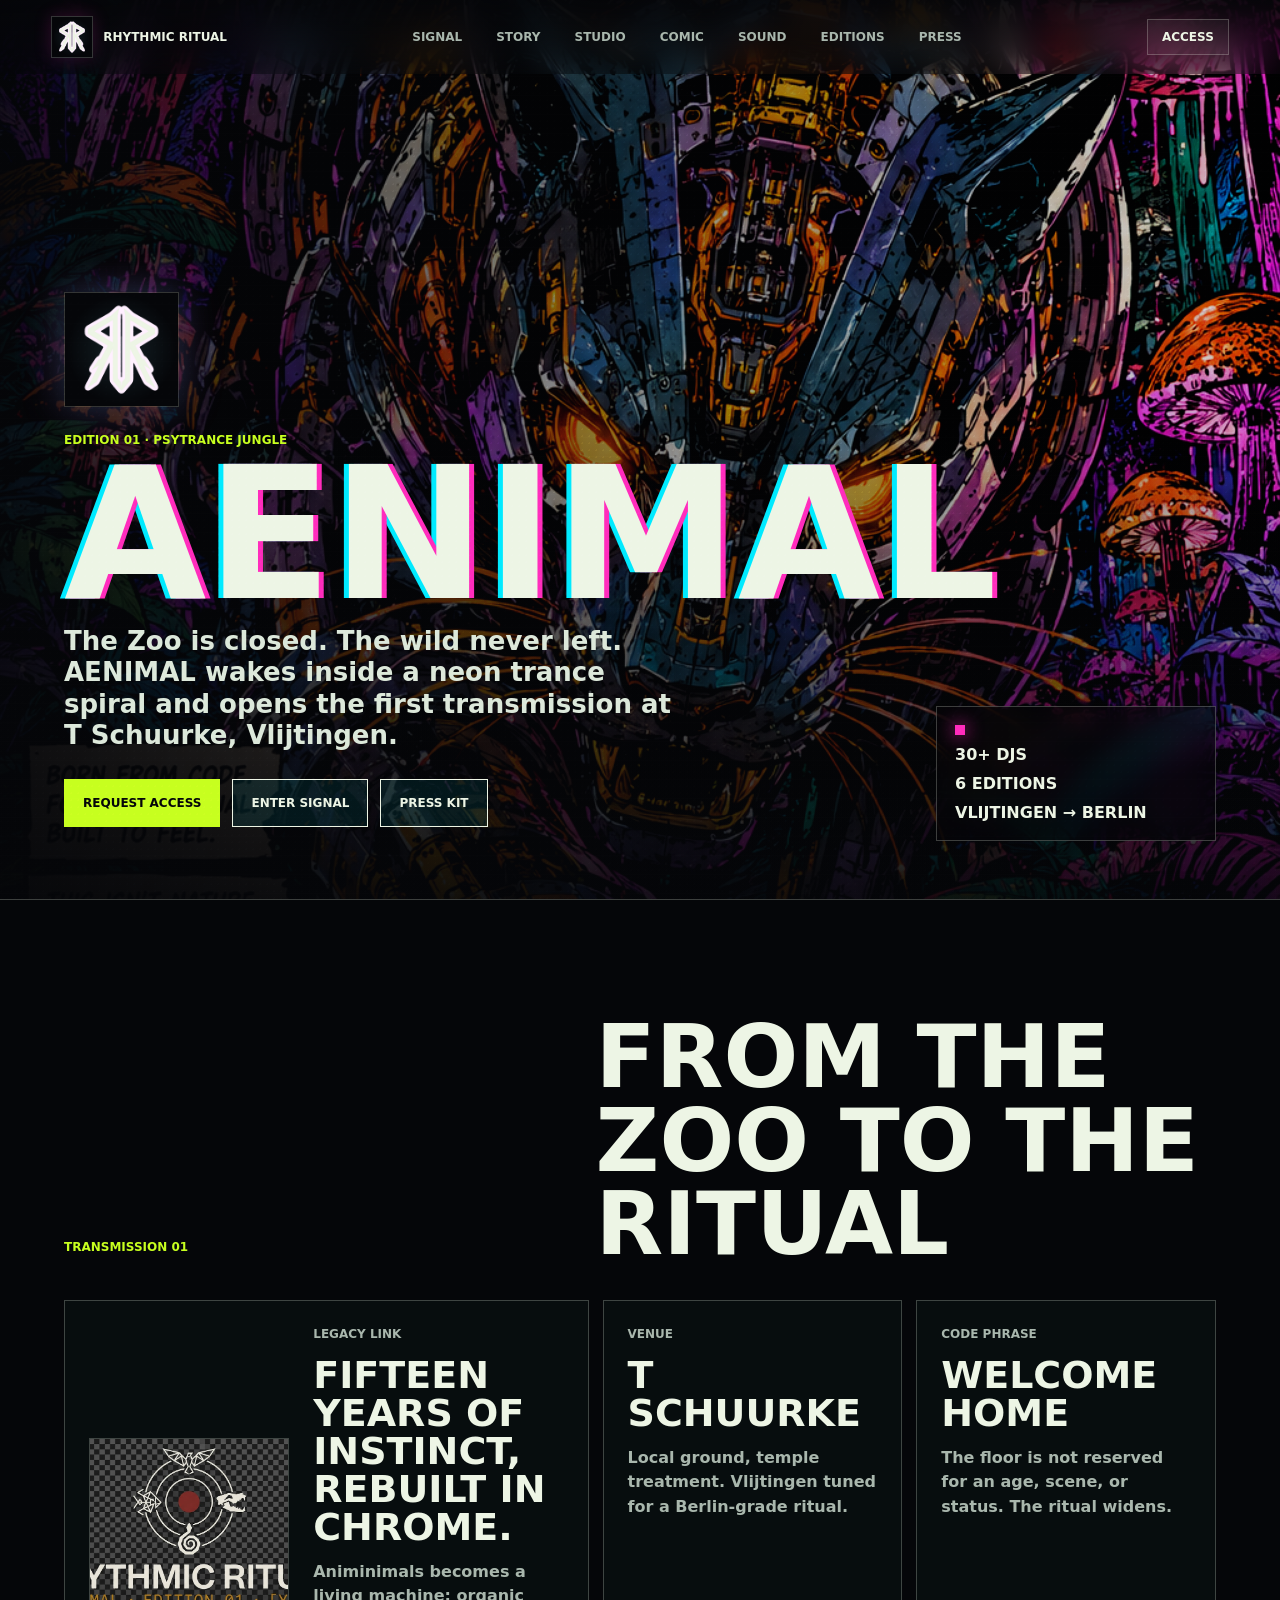
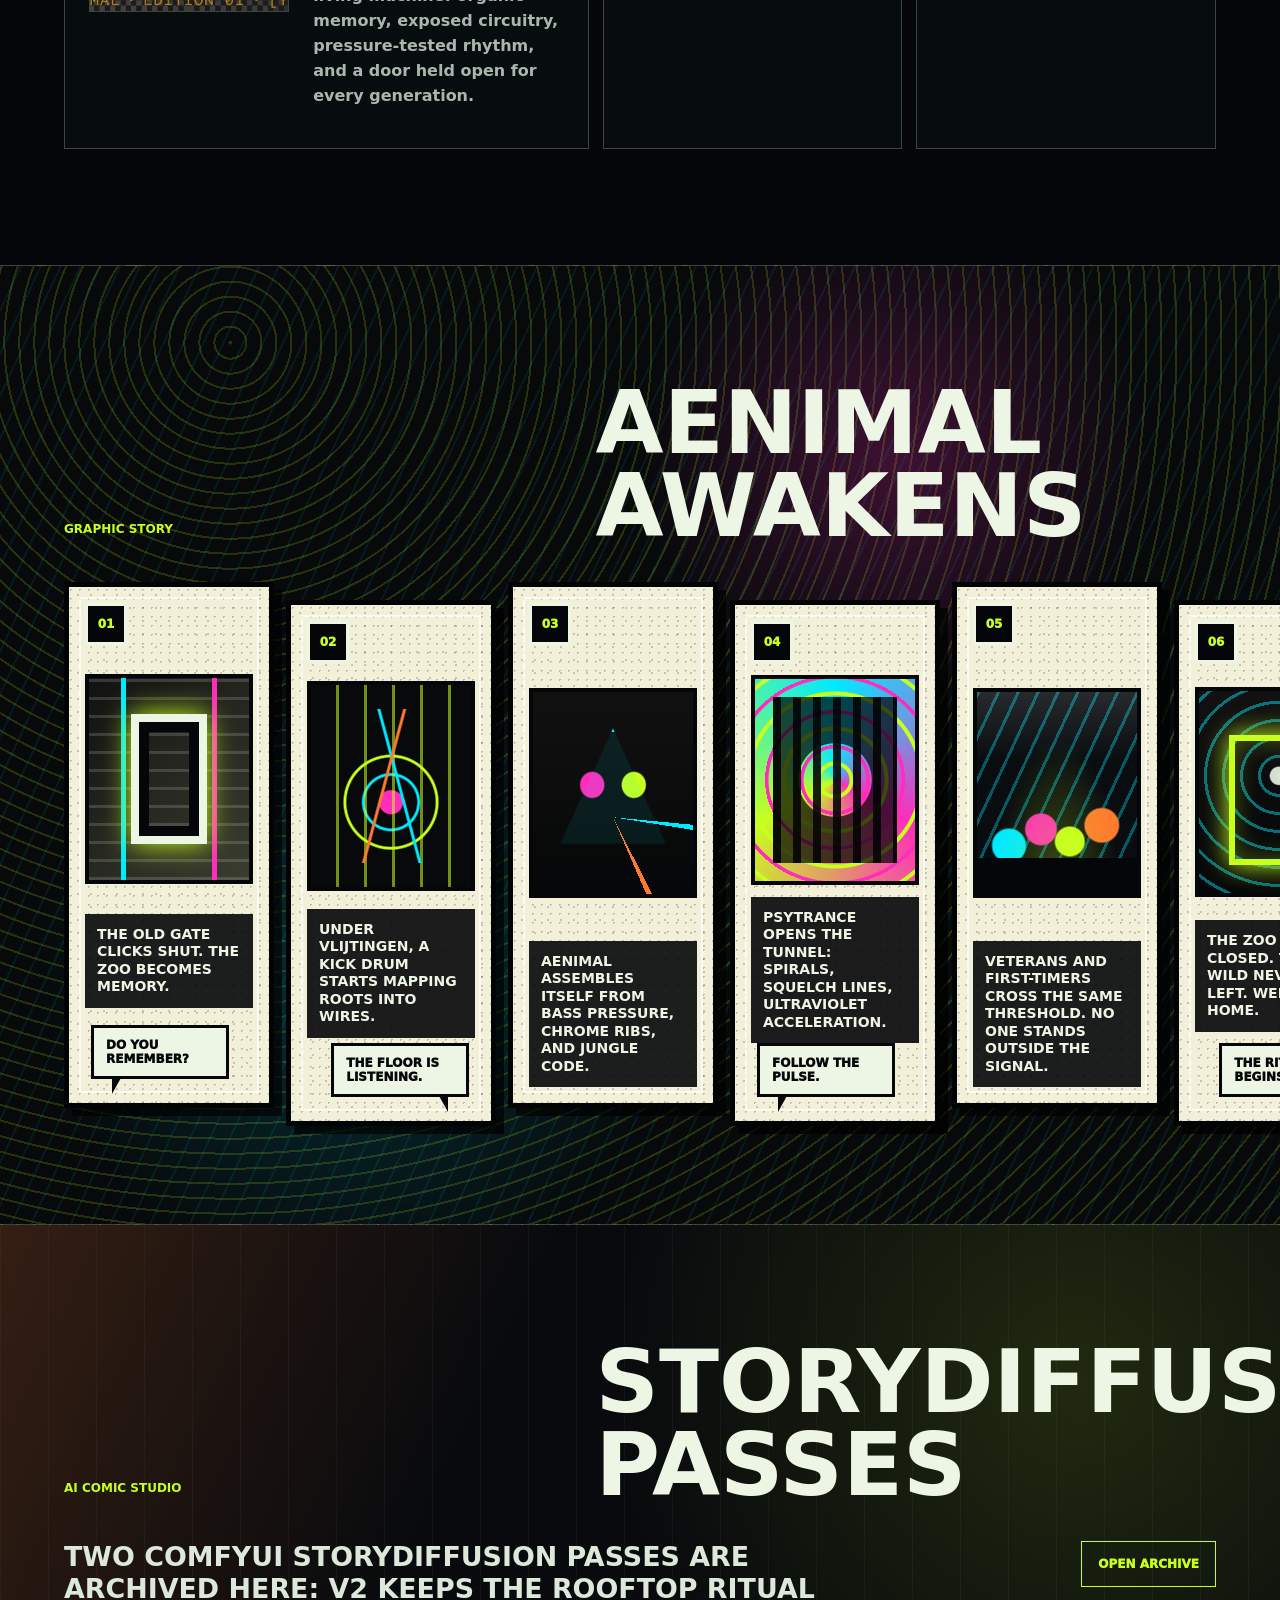
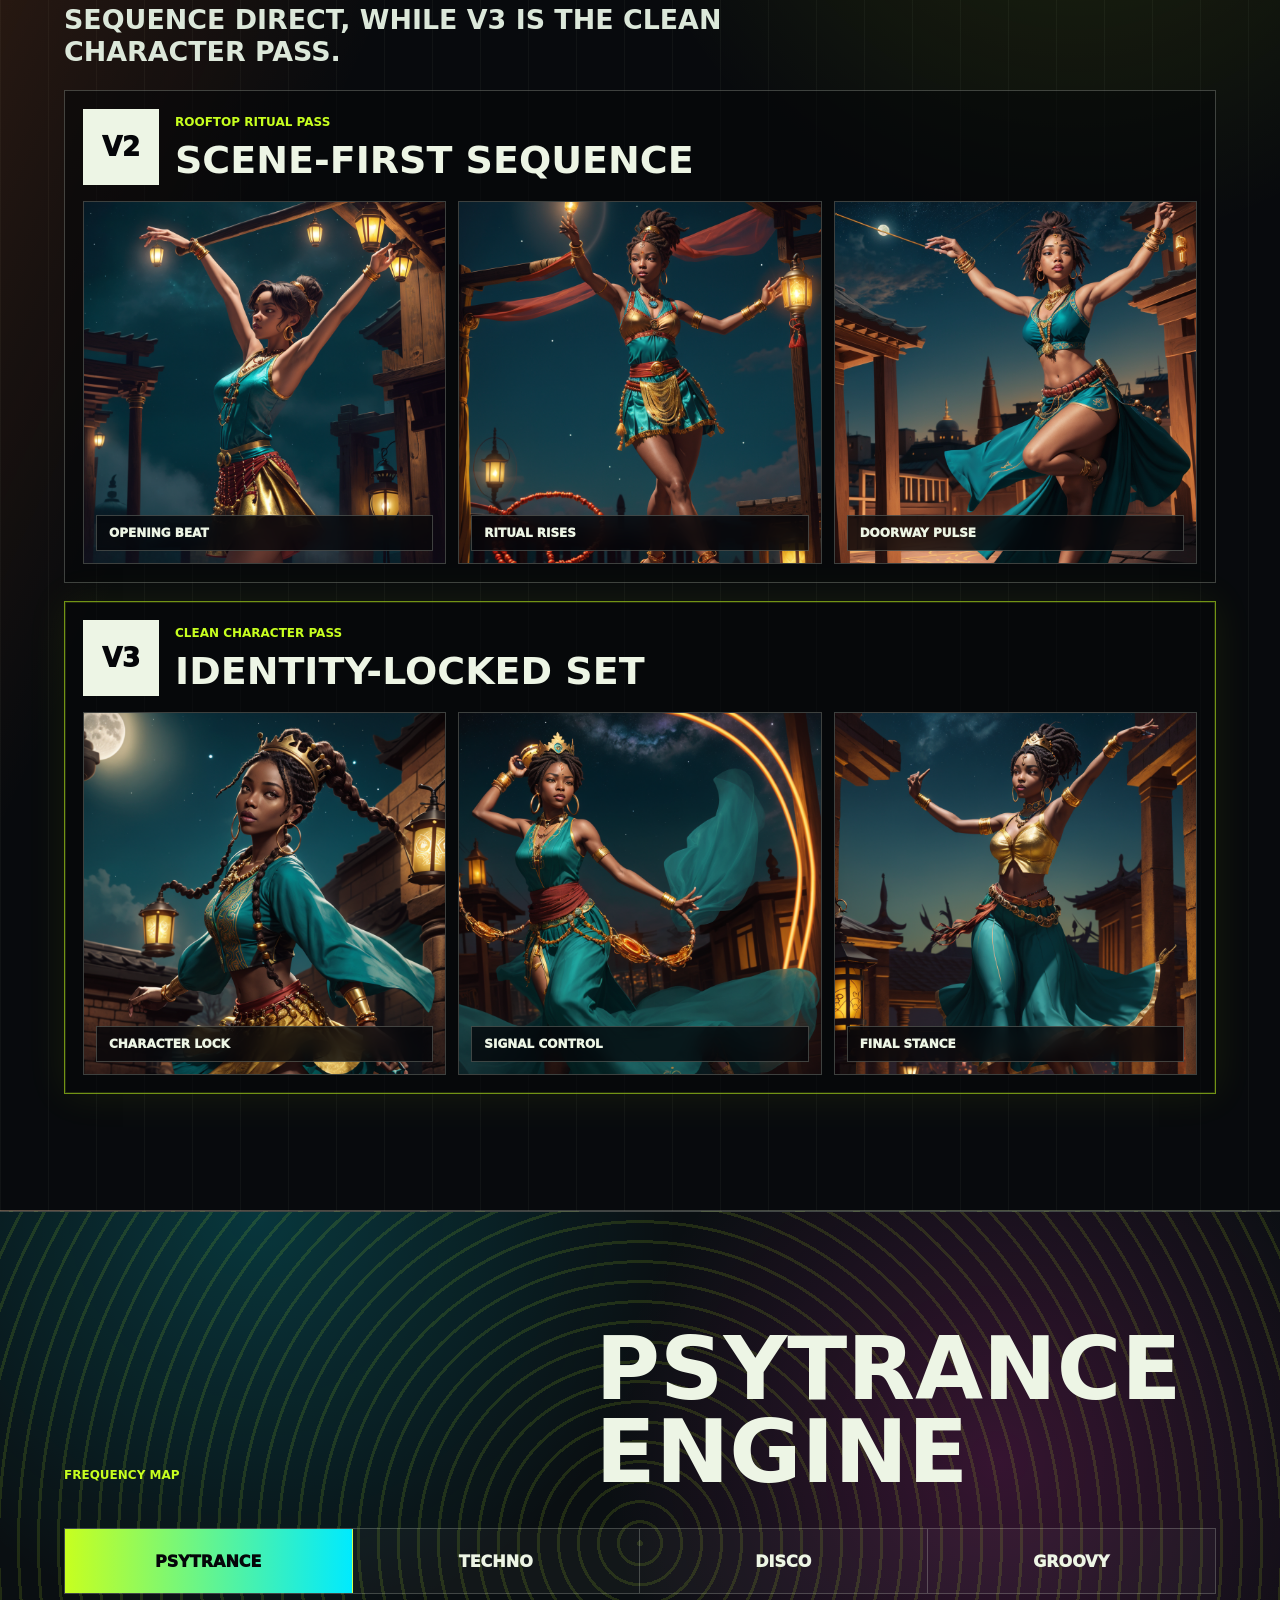
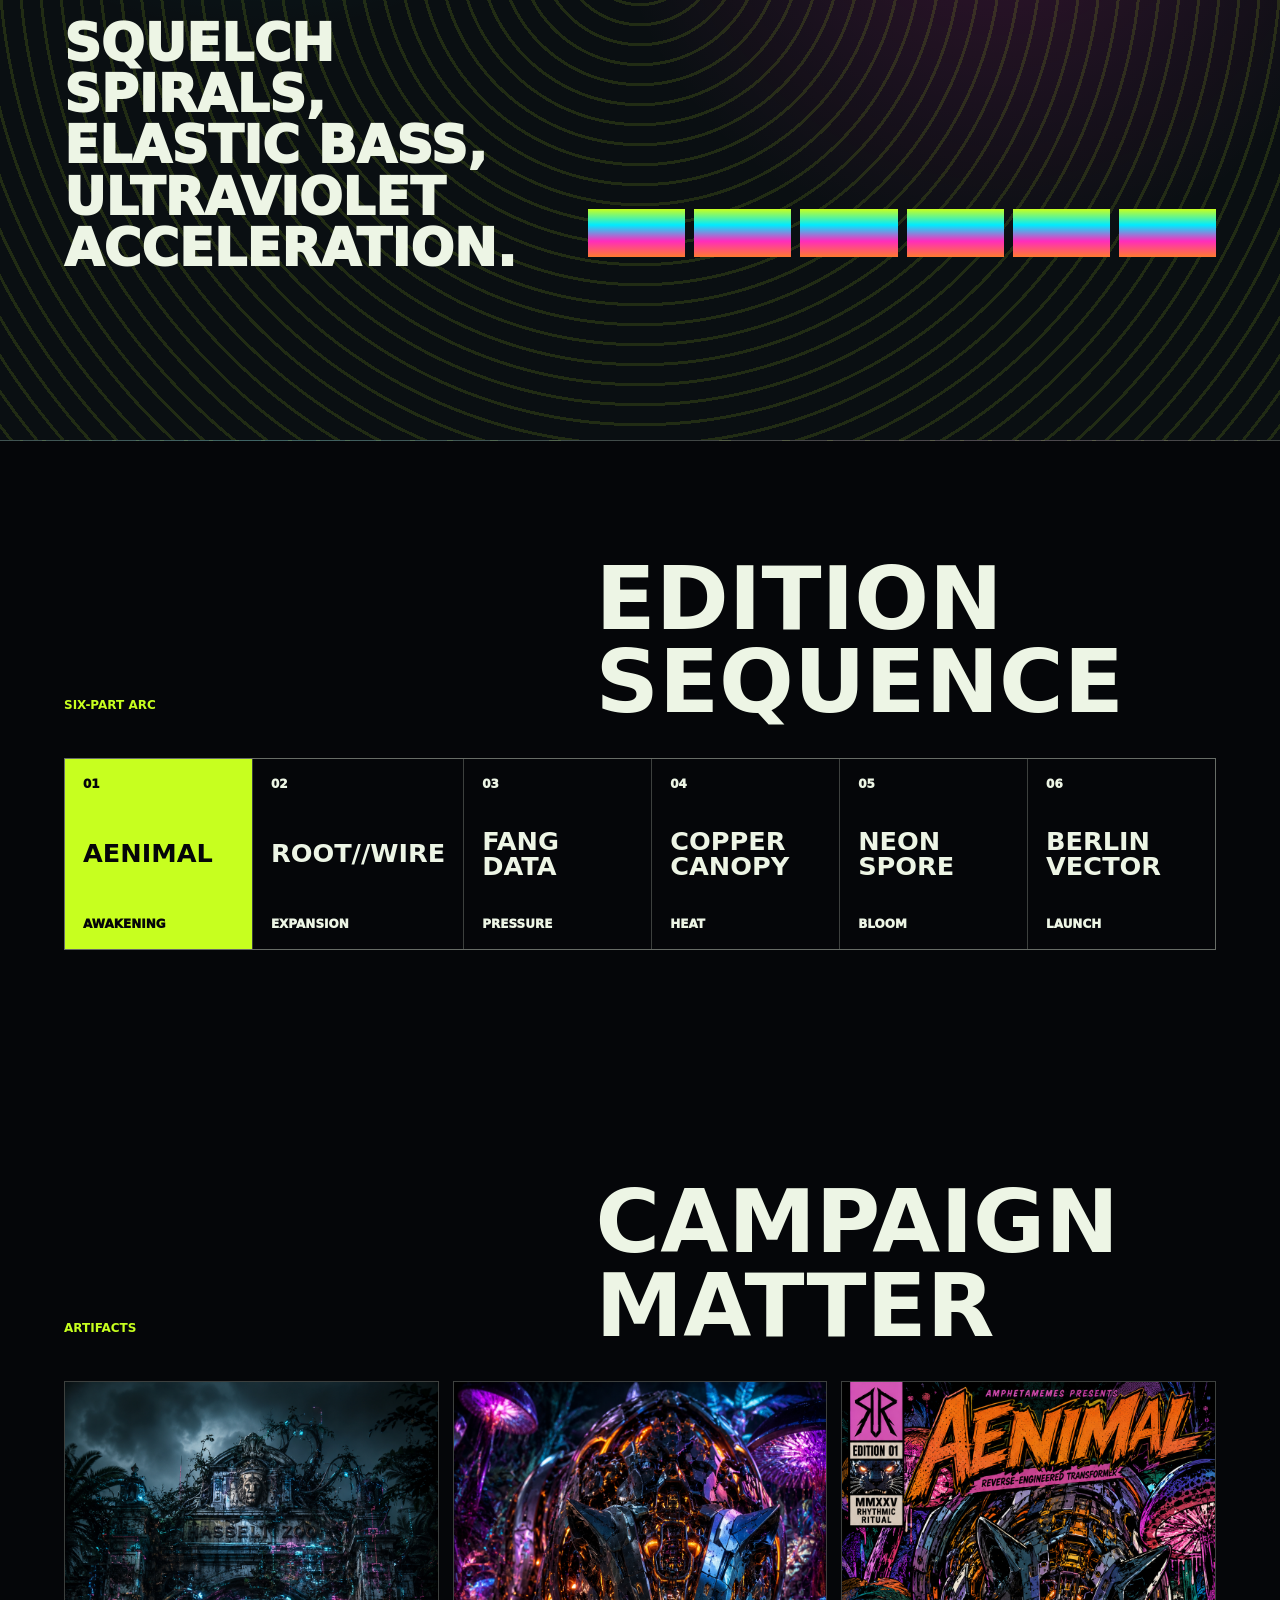
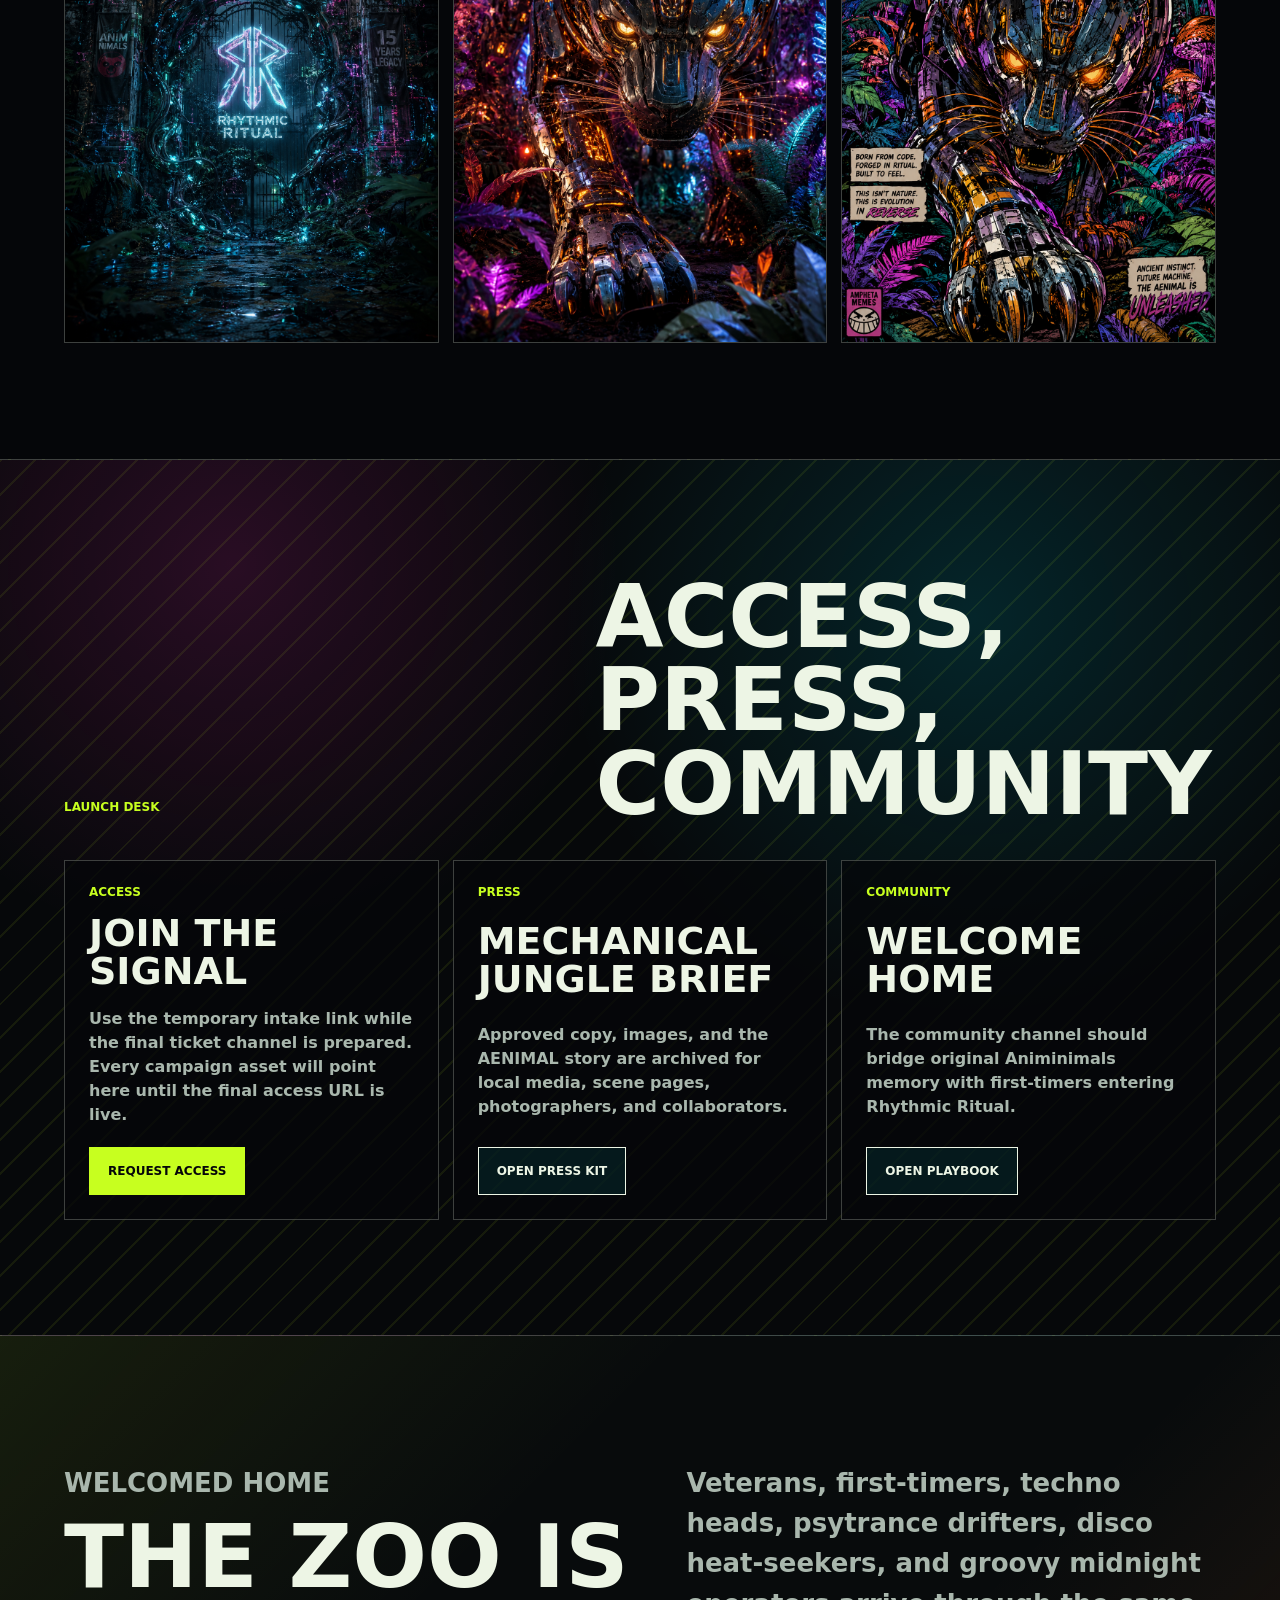
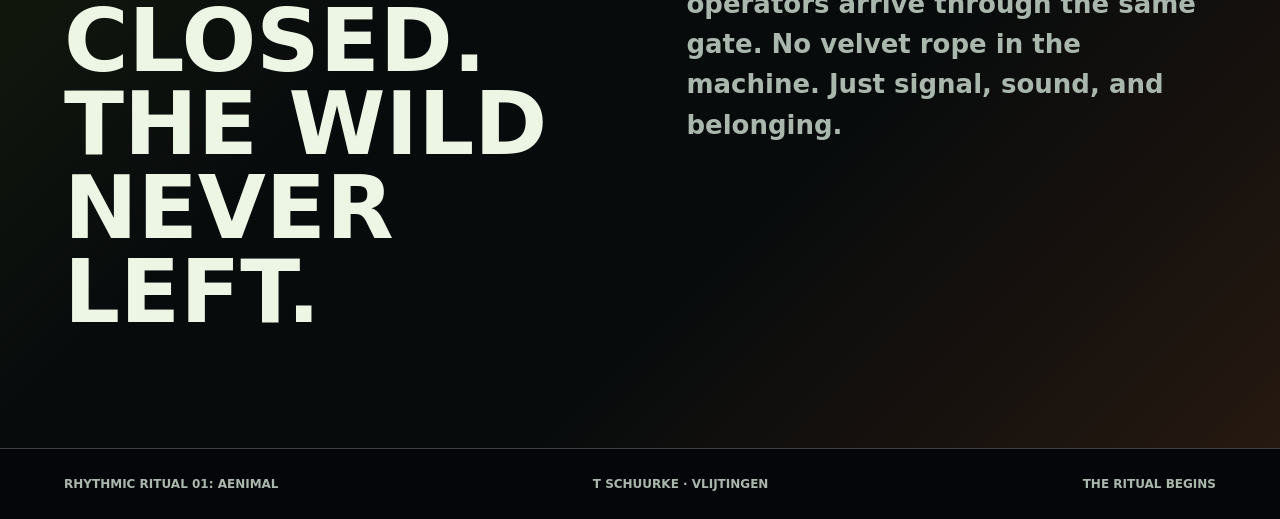
==== commit e798fe57: "Implement AENIMAL launch readiness plan" ====
--- a/web/index.html
+++ b/web/index.html
@@ -24,7 +24,7 @@
         <a href="./comic/">Comic</a>
         <a href="#sound">Sound</a>
         <a href="#editions">Editions</a>
-        <a href="#home">Home</a>
+        <a href="#press">Press</a>
       </nav>
       <a class="header-action" href="#access">Access</a>
     </header>
@@ -50,9 +50,9 @@
             trance spiral and opens the first transmission at T Schuurke, Vlijtingen.
           </p>
           <div class="hero-actions" id="access">
-            <a class="button primary" href="mailto:ritual@rhythmicritual.local?subject=AENIMAL%20access">Request access</a>
+            <a class="button primary" href="https://github.com/BoozeLee/RhythmicRitual/issues/new?title=AENIMAL%20access%20request">Request access</a>
             <a class="button secondary" href="#signal">Enter signal</a>
-            <a class="button secondary" href="./comic/">Read comic</a>
+            <a class="button secondary" href="#press">Press kit</a>
           </div>
         </div>
         <aside class="hero-panel" aria-label="Edition status">
@@ -244,6 +244,42 @@
         </div>
       </section>
 
+      <section id="press" class="launch-section" aria-labelledby="launch-title">
+        <div class="section-heading">
+          <p class="eyebrow">Launch desk</p>
+          <h2 id="launch-title">Access, press, community</h2>
+        </div>
+        <div class="launch-grid">
+          <article>
+            <p class="card-kicker">Access</p>
+            <h3>Join the signal</h3>
+            <p>
+              Use the temporary intake link while the final ticket channel is prepared.
+              Every campaign asset will point here until the final access URL is live.
+            </p>
+            <a class="button primary" href="https://github.com/BoozeLee/RhythmicRitual/issues/new?title=AENIMAL%20access%20request">Request access</a>
+          </article>
+          <article>
+            <p class="card-kicker">Press</p>
+            <h3>Mechanical Jungle brief</h3>
+            <p>
+              Approved copy, images, and the AENIMAL story are archived for local media,
+              scene pages, photographers, and collaborators.
+            </p>
+            <a class="button secondary" href="../07_Press/PressKit/AENIMAL_Press_Kit.md">Open press kit</a>
+          </article>
+          <article>
+            <p class="card-kicker">Community</p>
+            <h3>Welcome home</h3>
+            <p>
+              The community channel should bridge original Animinimals memory with
+              first-timers entering Rhythmic Ritual.
+            </p>
+            <a class="button secondary" href="../08_Community/Community_Launch_Playbook.md">Open playbook</a>
+          </article>
+        </div>
+      </section>
+
       <section id="home" class="home-section">
         <div>
           <p class="eyebrow">Welcomed home</p>
--- a/web/styles.css
+++ b/web/styles.css
@@ -794,6 +794,38 @@
   border: 1px solid var(--line);
 }
 
+.launch-section {
+  background:
+    repeating-linear-gradient(135deg, rgba(199, 255, 31, 0.08) 0 2px, transparent 2px 24px),
+    radial-gradient(circle at 18% 12%, rgba(255, 44, 188, 0.14), transparent 30%),
+    radial-gradient(circle at 76% 18%, rgba(0, 234, 255, 0.13), transparent 34%),
+    #06080a;
+  border-block: 1px solid var(--line);
+}
+
+.launch-grid {
+  display: grid;
+  grid-template-columns: repeat(3, minmax(0, 1fr));
+  gap: 14px;
+}
+
+.launch-grid article {
+  min-height: 360px;
+  padding: 24px;
+  display: flex;
+  flex-direction: column;
+  align-items: flex-start;
+  justify-content: space-between;
+  border: 1px solid var(--line);
+  background: rgba(5, 6, 9, 0.72);
+}
+
+.launch-grid p:not(.card-kicker) {
+  color: var(--muted);
+  line-height: 1.5;
+  font-weight: 700;
+}
+
 .home-section {
   display: grid;
   grid-template-columns: minmax(0, 1fr) minmax(0, 0.9fr);
@@ -864,7 +896,8 @@
     grid-template-columns: repeat(2, minmax(0, 1fr));
   }
 
-  .studio-gallery {
+  .studio-gallery,
+  .launch-grid {
     grid-template-columns: 1fr;
   }
 
